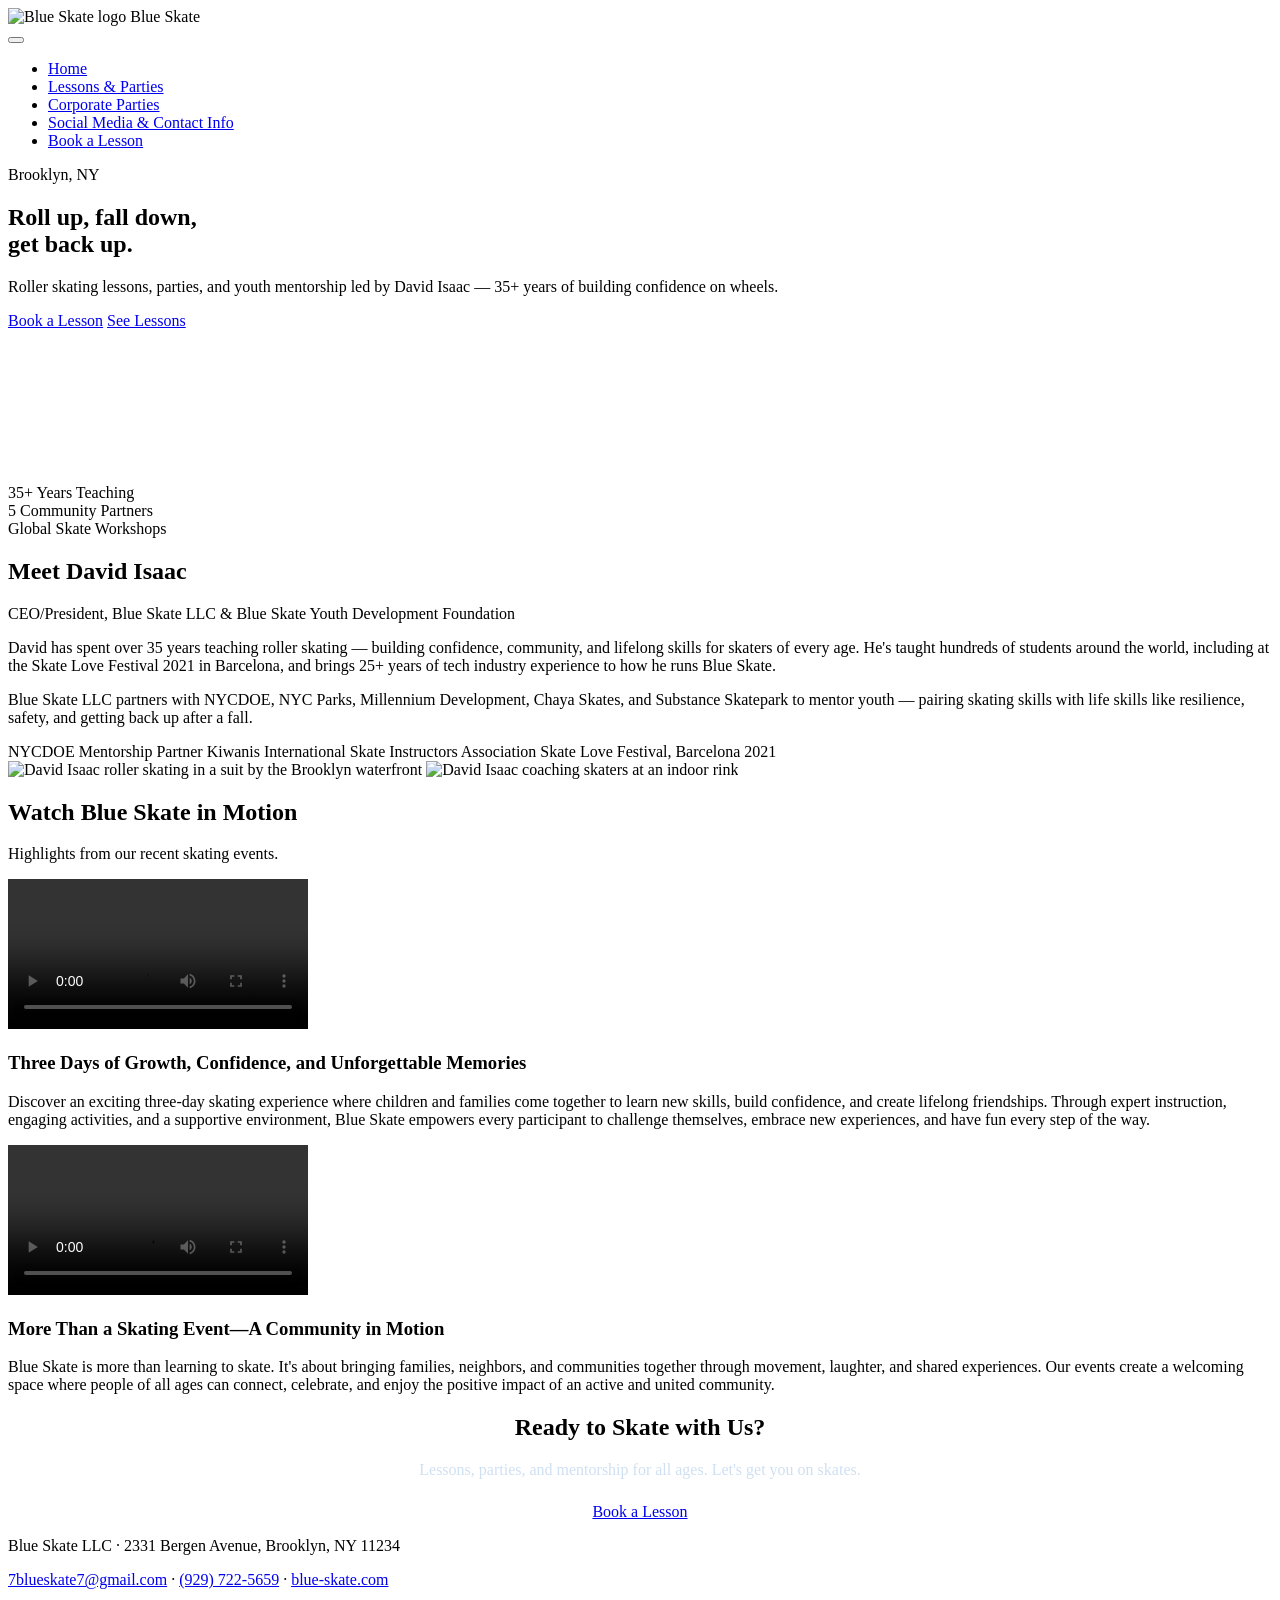
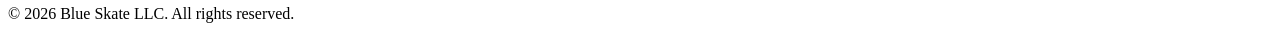
==== index.html @ 8179ccdf "Add files via upload" ====
<!doctype html>
<html lang="en">
<head>
  <meta charset="utf-8" />
  <meta name="viewport" content="width=device-width, initial-scale=1" />
  <title>Blue Skate | Roller Skating Lessons & Mentorship in Brooklyn, NY</title>
  <meta name="description" content="Blue Skate LLC offers roller skating lessons, parties, and youth mentorship in Brooklyn, NY, led by David Isaac." />
  <link rel="preconnect" href="https://fonts.googleapis.com" />
  <link rel="preconnect" href="https://fonts.gstatic.com" crossorigin />
  <link href="https://fonts.googleapis.com/css2?family=Montserrat:wght@700;800&family=Open+Sans:wght@400;600&family=Rubik:wght@500&display=swap" rel="stylesheet" />
  <link rel="stylesheet" href="blueskate.css" />
</head>
<body>

<header class="topnav">
  <div class="brand">
    <img src="images/BlueSkateIcon.jpg" alt="Blue Skate logo" class="nav-logo" />
    <span class="brand-name">Blue Skate</span>
  </div>
  <button class="nav-toggle" id="navToggle" aria-label="Toggle navigation" aria-expanded="false">
    <span></span><span></span><span></span>
  </button>
  <ul class="nav-links" id="navLinks">
    <li><a href="index.html" class="active">Home</a></li>
    <li><a href="lessons.html">Lessons & Parties</a></li>
    <li><a href="corporate.html">Corporate Parties</a></li>
    <li><a href="contact.html">Social Media & Contact Info</a></li>
    <li class="nav-cta"><a href="contact.html">Book a Lesson</a></li>
  </ul>
</header>

<section class="hero">
  <div class="hero-copy">
    <span class="hero-tag">Brooklyn, NY</span>
    <h1>Roll up, fall down,<br /><span class="accent-text">get back up.</span></h1>
    <p class="lede">Roller skating lessons, parties, and youth mentorship led by David Isaac — 35+ years of building confidence on wheels.</p>
    <div class="hero-actions">
      <a class="btn btn-fill" href="contact.html">Book a Lesson</a>
      <a class="btn btn-outline" href="lessons.html">See Lessons</a>
    </div>
  </div>
  <div class="hero-art">
    <span class="dot dot-1"></span>
    <span class="dot dot-2"></span>
    <video src="vids/mascot.mp4" class="mascot-hero" autoplay loop muted playsinline></video>
  </div>
</section>

<section class="band band-sky">
  <div class="band-inner stats-row">
    <div class="stat reveal">
      <span class="stat-num">35+</span>
      <span class="stat-label">Years Teaching</span>
    </div>
    <div class="stat reveal reveal-d2">
      <span class="stat-num">5</span>
      <span class="stat-label">Community Partners</span>
    </div>
    <div class="stat reveal reveal-d3">
      <span class="stat-num">Global</span>
      <span class="stat-label">Skate Workshops</span>
    </div>
  </div>
</section>

<main>
  <h2 class="section-title reveal">Meet David Isaac</h2>
  <p class="section-subtitle reveal reveal-d1">CEO/President, Blue Skate LLC & Blue Skate Youth Development Foundation</p>

  <div class="content-block reveal reveal-d2">
    <p>David has spent over 35 years teaching roller skating — building confidence, community, and lifelong skills for skaters of every age. He's taught hundreds of students around the world, including at the Skate Love Festival 2021 in Barcelona, and brings 25+ years of tech industry experience to how he runs Blue Skate.</p>
    <p>Blue Skate LLC partners with NYCDOE, NYC Parks, Millennium Development, Chaya Skates, and Substance Skatepark to mentor youth — pairing skating skills with life skills like resilience, safety, and getting back up after a fall.</p>
  </div>

  <div class="chip-row reveal reveal-d3">
    <span class="chip">NYCDOE Mentorship Partner</span>
    <span class="chip">Kiwanis International</span>
    <span class="chip">Skate Instructors Association</span>
    <span class="chip">Skate Love Festival, Barcelona 2021</span>
  </div>

  <div class="photo-pair photo-uneven reveal">
    <img src="images/david-skate-kick.png" alt="David Isaac roller skating in a suit by the Brooklyn waterfront" />
    <img src="images/lesson-group.png" alt="David Isaac coaching skaters at an indoor rink" />
  </div>
</main>

<section class="band band-sky">
  <div class="band-inner">
    <h2 class="section-title reveal">Watch Blue Skate in Motion</h2>
    <p class="section-subtitle reveal reveal-d1">Highlights from our recent skating events.</p>

    <div class="video-grid">
      <div class="video-card reveal">
        <video src="videos/blue-skate-3-day-event.mp4" controls preload="metadata"></video>
        <div class="video-card-caption">
          <h3>Three Days of Growth, Confidence, and Unforgettable Memories</h3>
          <p>Discover an exciting three-day skating experience where children and families come together to learn new skills, build confidence, and create lifelong friendships. Through expert instruction, engaging activities, and a supportive environment, Blue Skate empowers every participant to challenge themselves, embrace new experiences, and have fun every step of the way.</p>
        </div>
      </div>
      <div class="video-card reveal reveal-d2">
        <video src="videos/blue-skate-community.mp4" controls preload="metadata"></video>
        <div class="video-card-caption">
          <h3>More Than a Skating Event—A Community in Motion</h3>
          <p>Blue Skate is more than learning to skate. It's about bringing families, neighbors, and communities together through movement, laughter, and shared experiences. Our events create a welcoming space where people of all ages can connect, celebrate, and enjoy the positive impact of an active and united community.</p>
        </div>
      </div>
    </div>
  </div>
</section>

<section class="band band-navy">
  <div class="band-inner reveal" style="text-align:center;">
    <h2>Ready to Skate with Us?</h2>
    <p style="color:#cfe0f2; max-width:480px; margin:0 auto 24px;">Lessons, parties, and mentorship for all ages. Let's get you on skates.</p>
    <a class="btn btn-on-color" href="contact.html">Book a Lesson</a>
  </div>
</section>

<footer class="site-footer">
  <p>Blue Skate LLC &middot; 2331 Bergen Avenue, Brooklyn, NY 11234</p>
  <p><a href="mailto:7blueskate7@gmail.com">7blueskate7@gmail.com</a> &middot; <a href="tel:929-722-5659">(929) 722-5659</a> &middot; <a href="https://blue-skate.com/">blue-skate.com</a></p>
  <p>&copy; 2026 Blue Skate LLC. All rights reserved.</p>
</footer>

<script>
  (function () {
    var toggle = document.getElementById('navToggle');
    var links = document.getElementById('navLinks');
    toggle.addEventListener('click', function () {
      var isOpen = links.classList.toggle('open');
      toggle.setAttribute('aria-expanded', isOpen);
    });
  })();
</script>
<script src="js/reveal.js" defer></script>
</body>
</html>
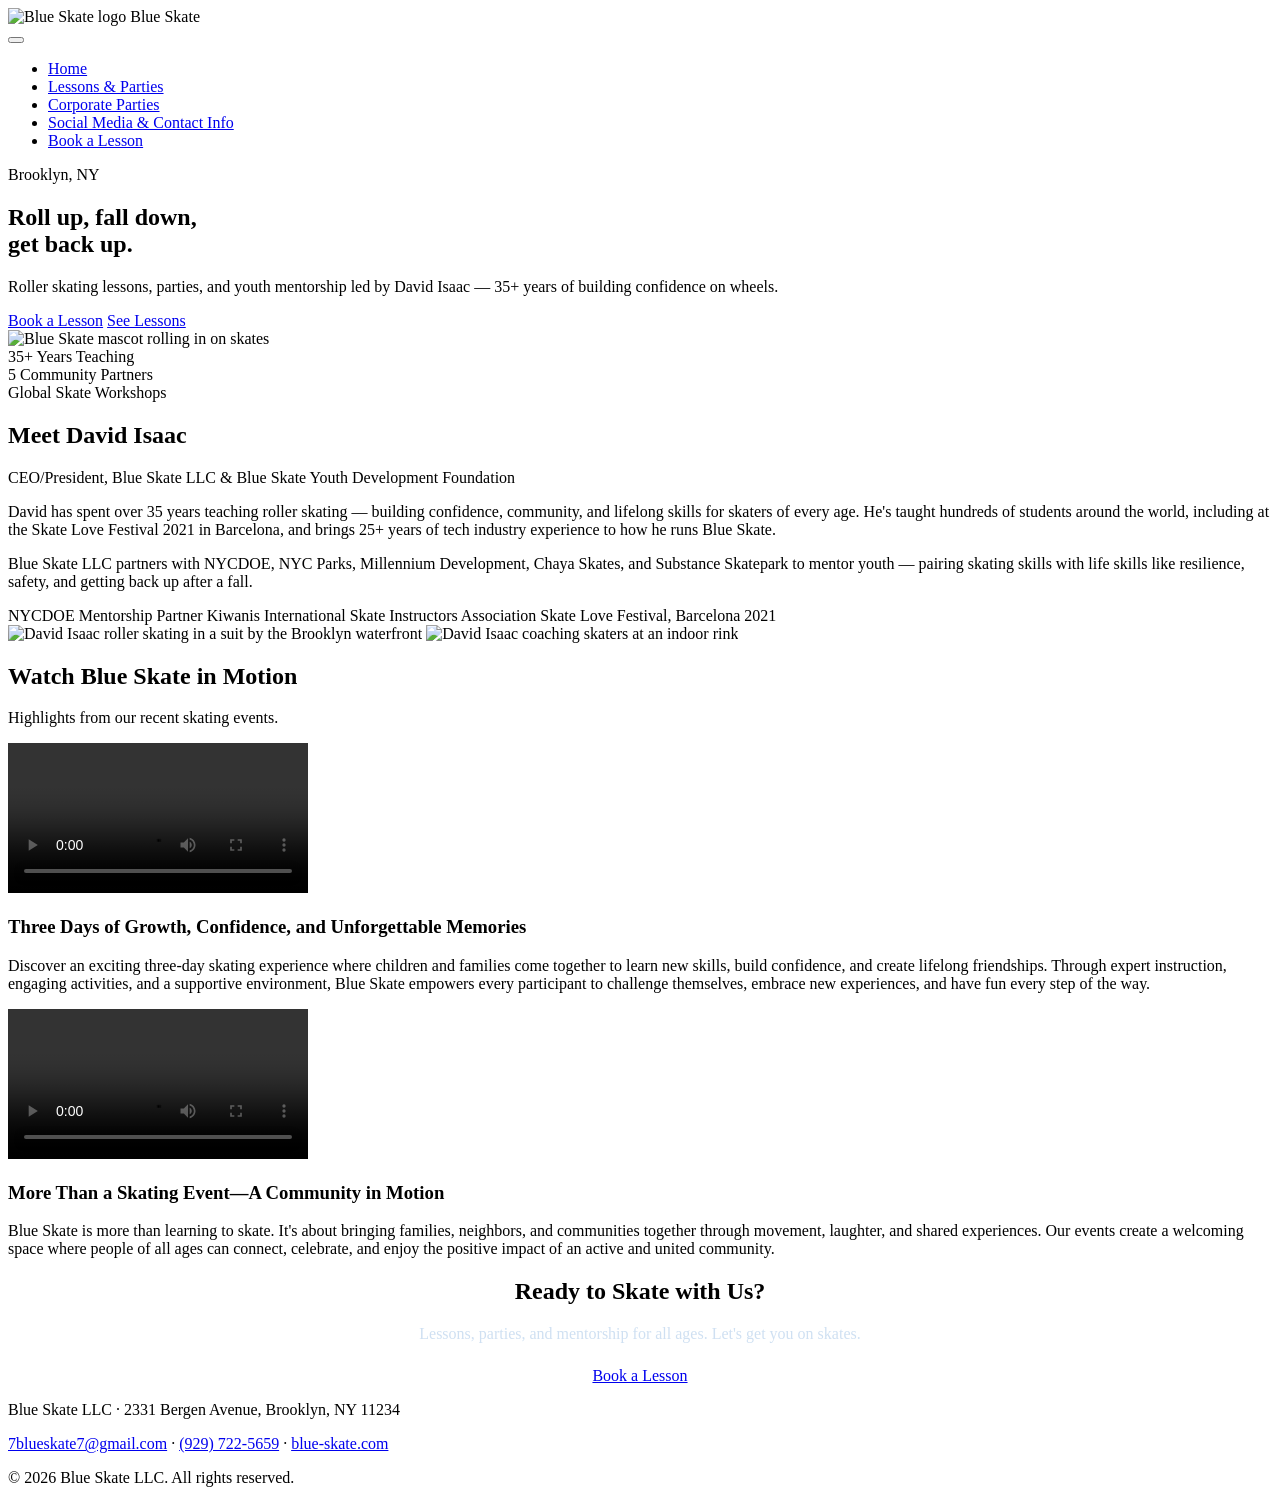
==== commit 792d018b: "Add files via upload" ====
--- a/index.html
+++ b/index.html
@@ -42,7 +42,7 @@
   <div class="hero-art">
     <span class="dot dot-1"></span>
     <span class="dot dot-2"></span>
-    <video src="vids/mascot.mp4" class="mascot-hero" autoplay loop muted playsinline></video>
+    <img src="vids/mascot.webp" class="mascot-hero" alt="Blue Skate mascot rolling in on skates" />
   </div>
 </section>
 
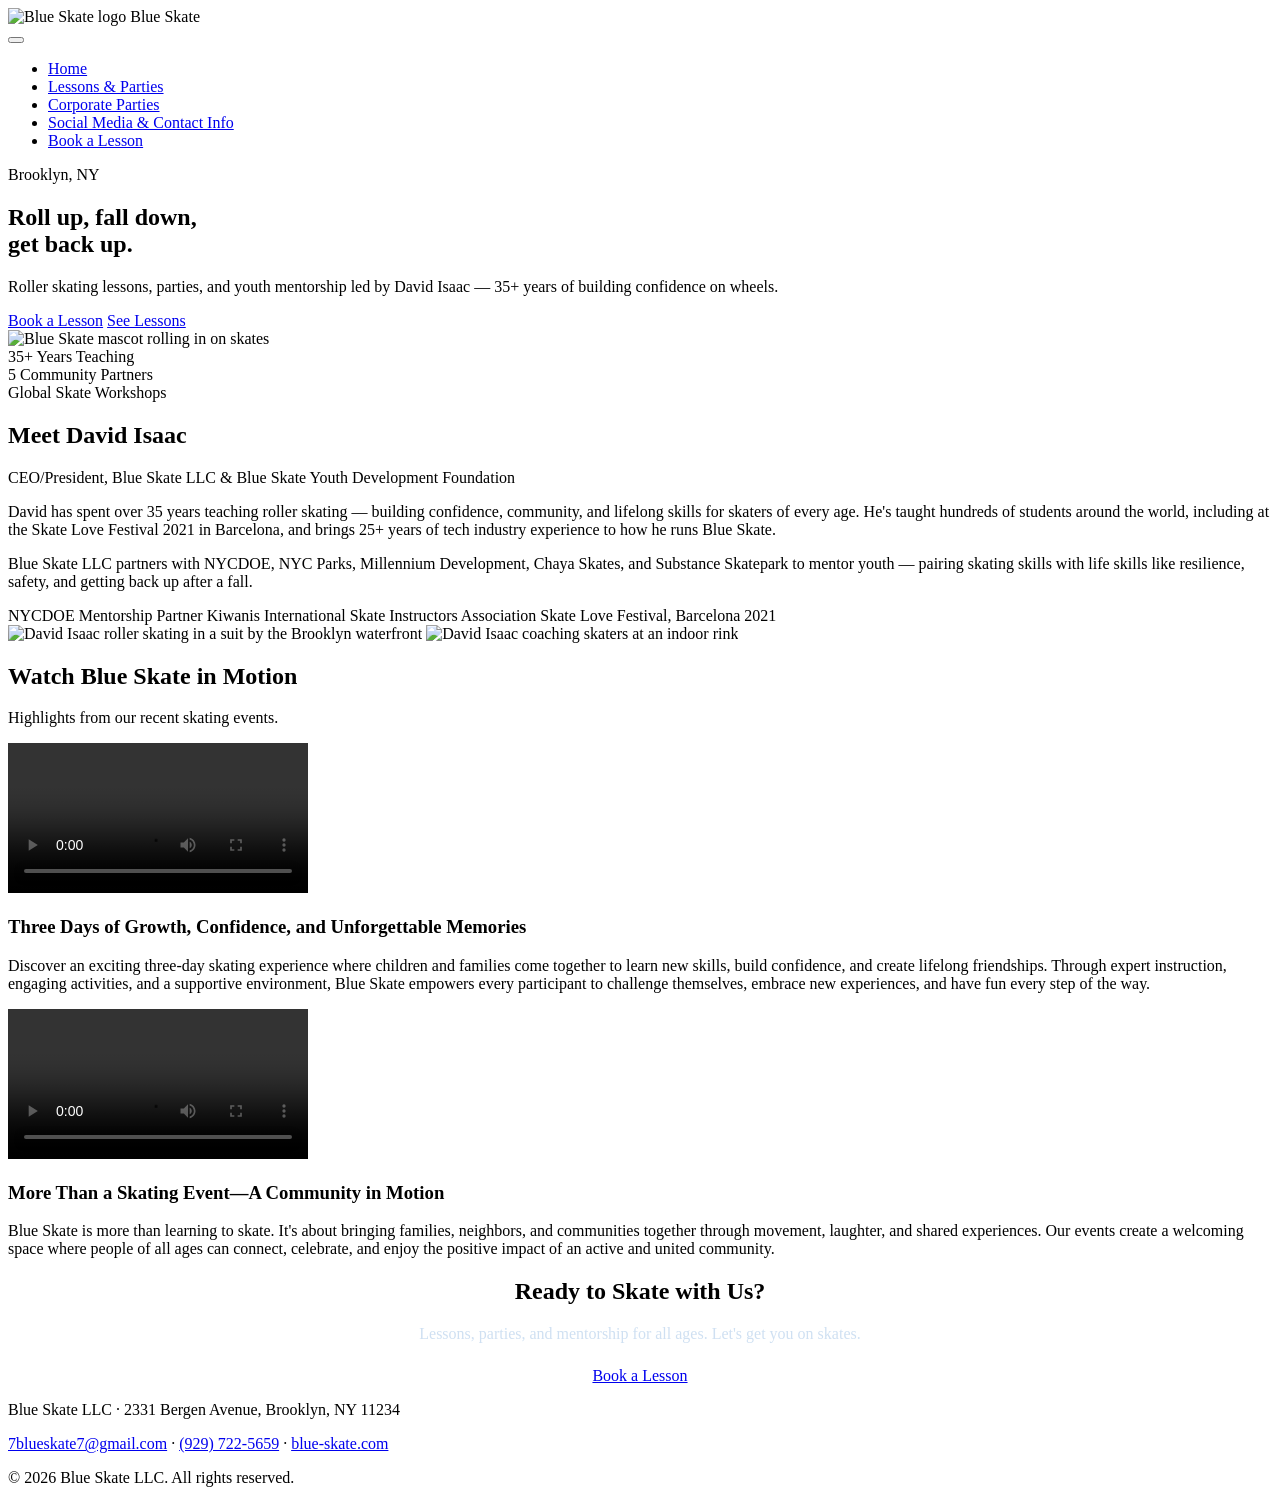
==== commit 09bfa053: "Add files via upload" ====
--- a/index.html
+++ b/index.html
@@ -42,7 +42,7 @@
   <div class="hero-art">
     <span class="dot dot-1"></span>
     <span class="dot dot-2"></span>
-    <img src="vids/mascot.webp" class="mascot-hero" alt="Blue Skate mascot rolling in on skates" />
+    <img src="vids/mascot-anim-v3.gif" class="mascot-hero" alt="Blue Skate mascot rolling in on skates" />
   </div>
 </section>
 
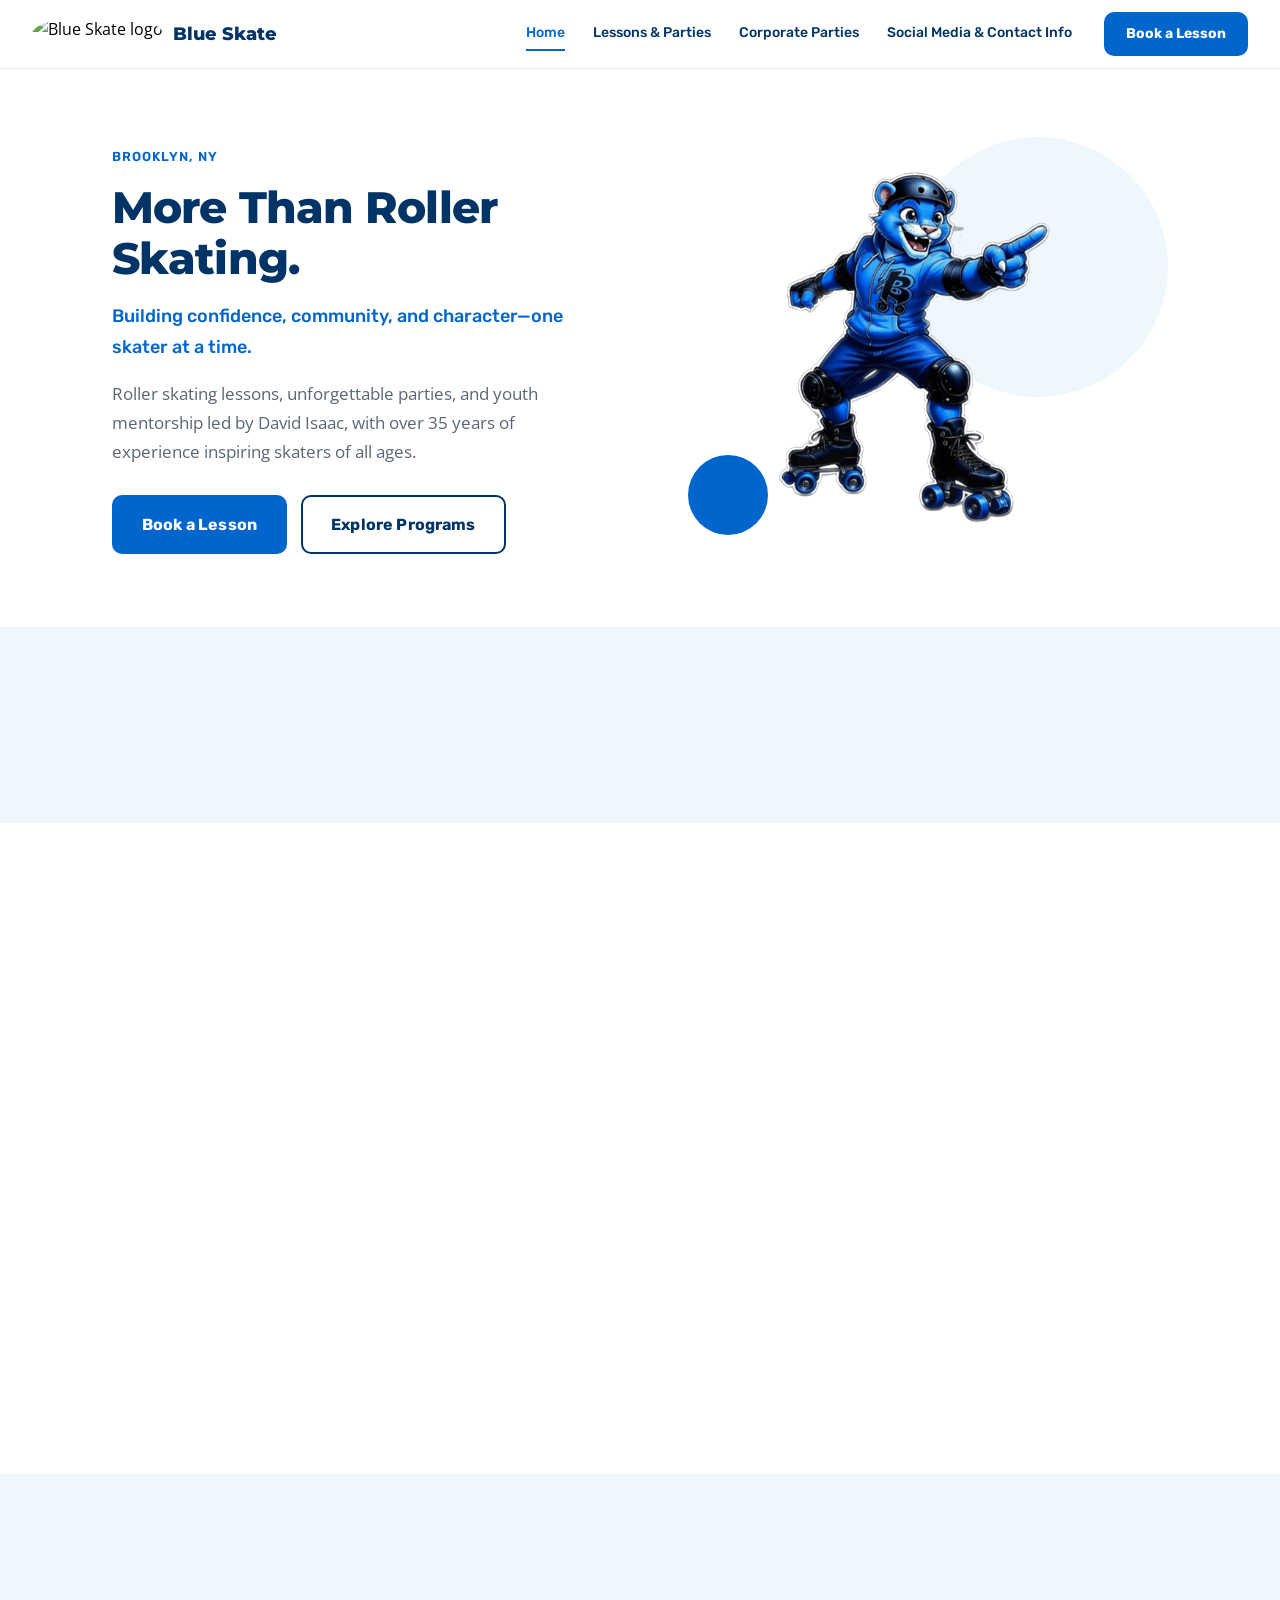
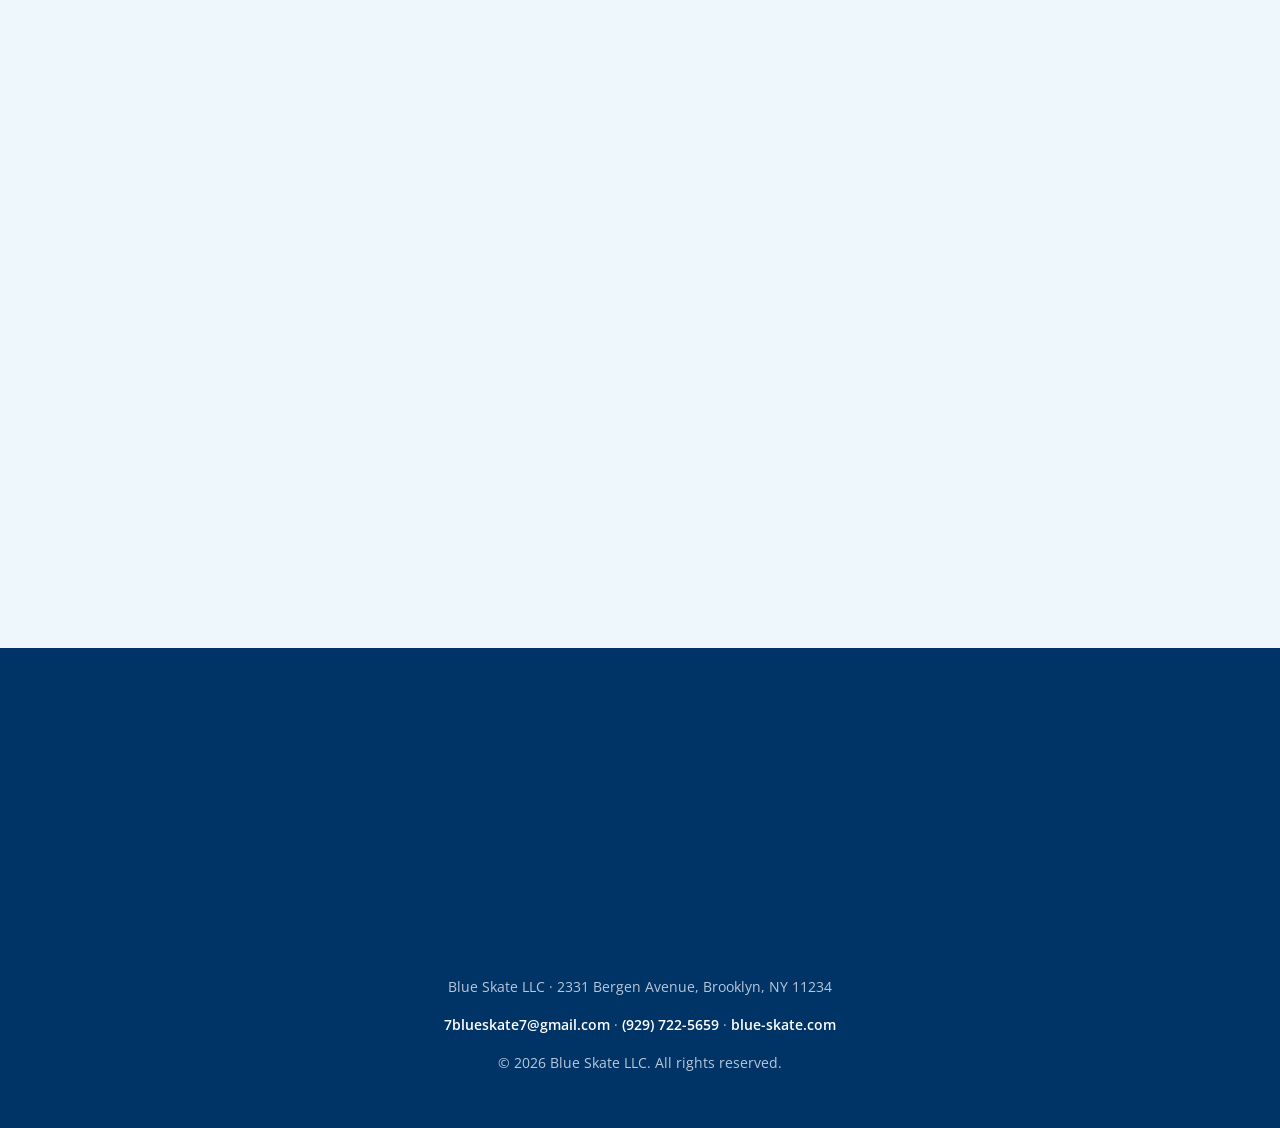
==== commit 04d12cff: "Add files via upload" ====
--- a/index.html
+++ b/index.html
@@ -32,17 +32,18 @@
 <section class="hero">
   <div class="hero-copy">
     <span class="hero-tag">Brooklyn, NY</span>
-    <h1>Roll up, fall down,<br /><span class="accent-text">get back up.</span></h1>
-    <p class="lede">Roller skating lessons, parties, and youth mentorship led by David Isaac — 35+ years of building confidence on wheels.</p>
+    <h1>More Than Roller Skating.</h1>
+    <p class="hero-subtitle">Building confidence, community, and character—one skater at a time.</p>
+    <p class="lede">Roller skating lessons, unforgettable parties, and youth mentorship led by David Isaac, with over 35 years of experience inspiring skaters of all ages.</p>
     <div class="hero-actions">
       <a class="btn btn-fill" href="contact.html">Book a Lesson</a>
-      <a class="btn btn-outline" href="lessons.html">See Lessons</a>
+      <a class="btn btn-outline" href="lessons.html">Explore Programs</a>
     </div>
   </div>
   <div class="hero-art">
     <span class="dot dot-1"></span>
     <span class="dot dot-2"></span>
-    <img src="vids/mascot-anim-v3.gif" class="mascot-hero" alt="Blue Skate mascot rolling in on skates" />
+    <img src="vids/mascot-anim-v5.gif" class="mascot-hero" alt="Blue Skate mascot rolling in on skates" />
   </div>
 </section>
 
--- a/blueskate.css
+++ b/blueskate.css
@@ -0,0 +1,1187 @@
+/* ==========================================================================
+   Blue Skate LLC — stylesheet v5
+   Minimal · colorful · aesthetic. Flat solid color bands, generous
+   whitespace, confident typography — no blobs, no gradients, no rotation.
+   Brand palette: Primary #003366 / Accent #0066CC / Sky #00B8E6
+   Display: Montserrat · Body: Open Sans · Accent/CTA: Rubik
+   ========================================================================== */
+
+:root {
+  --primary: #003366;
+  --accent: #0066CC;
+  --sky: #00B8E6;
+  --black: #000000;
+  --white: #ffffff;
+  --ink-soft: #5a6677;
+  --sky-tint: #eef8fc;
+  --border: #e9eef3;
+  --radius: 16px;
+  --radius-sm: 10px;
+  --max-width: 1120px;
+
+  --font-display: "Montserrat", "Segoe UI", Arial, sans-serif;
+  --font-body: "Open Sans", "Segoe UI", Arial, sans-serif;
+  --font-accent: "Rubik", "Segoe UI", Arial, sans-serif;
+}
+
+* {
+  box-sizing: border-box;
+}
+
+html {
+  scroll-behavior: smooth;
+}
+
+body {
+  margin: 0;
+  font-family: var(--font-body);
+  color: var(--black);
+  background: var(--white);
+  line-height: 1.7;
+}
+
+img {
+  max-width: 100%;
+  display: block;
+}
+
+a {
+  color: var(--accent);
+  text-decoration: none;
+}
+
+a:hover {
+  text-decoration: underline;
+}
+
+h1, h2, h3 {
+  font-family: var(--font-display);
+  font-weight: 800;
+  line-height: 1.15;
+  margin: 0 0 0.4em;
+  letter-spacing: -0.02em;
+  color: var(--primary);
+}
+
+p {
+  margin: 0 0 1em;
+}
+
+.accent-text {
+  color: var(--accent);
+}
+
+/* ---------- Top navigation ---------- */
+
+.topnav {
+  position: sticky;
+  top: 0;
+  z-index: 100;
+  background: var(--white);
+  border-bottom: 1px solid var(--border);
+  display: flex;
+  align-items: center;
+  justify-content: space-between;
+  padding: 0 32px;
+}
+
+.topnav .brand {
+  display: flex;
+  align-items: center;
+  gap: 10px;
+  padding: 16px 0;
+}
+
+.topnav .nav-logo {
+  height: 36px;
+  width: auto;
+  border-radius: 50%;
+}
+
+.topnav .brand-name {
+  font-family: var(--font-display);
+  color: var(--primary);
+  font-weight: 800;
+  font-size: 18px;
+}
+
+.nav-links {
+  list-style: none;
+  margin: 0;
+  padding: 0;
+  display: flex;
+  align-items: center;
+  gap: 28px;
+}
+
+.nav-links li {
+  float: none;
+}
+
+.nav-links a {
+  font-family: var(--font-accent);
+  display: inline-block;
+  color: var(--primary);
+  text-decoration: none;
+  font-size: 14px;
+  font-weight: 500;
+  padding: 4px 0;
+  border-bottom: 2px solid transparent;
+  transition: border-color 0.15s ease, color 0.15s ease;
+}
+
+.nav-links a:hover {
+  border-bottom-color: var(--sky);
+}
+
+.nav-links a.active {
+  color: var(--accent);
+  border-bottom-color: var(--accent);
+}
+
+.nav-links .nav-cta {
+  margin-left: 4px;
+}
+
+.nav-links .nav-cta a {
+  background: var(--accent);
+  color: var(--white);
+  font-weight: 700;
+  padding: 10px 22px;
+  border-radius: var(--radius-sm);
+  border-bottom: none;
+}
+
+.nav-links .nav-cta a:hover {
+  background: var(--primary);
+}
+
+/* mobile toggle button */
+.nav-toggle {
+  display: none;
+  flex-direction: column;
+  justify-content: center;
+  gap: 5px;
+  width: 36px;
+  height: 36px;
+  background: none;
+  border: none;
+  cursor: pointer;
+  padding: 0;
+}
+
+.nav-toggle span {
+  display: block;
+  height: 2px;
+  width: 100%;
+  background: var(--primary);
+  border-radius: 2px;
+}
+
+@media (max-width: 860px) {
+  .nav-toggle {
+    display: flex;
+  }
+
+  .nav-links {
+    position: absolute;
+    top: 100%;
+    left: 0;
+    right: 0;
+    flex-direction: column;
+    align-items: stretch;
+    gap: 0;
+    background: var(--white);
+    border-bottom: 1px solid var(--border);
+    max-height: 0;
+    overflow: hidden;
+    transition: max-height 0.25s ease;
+  }
+
+  .nav-links.open {
+    max-height: 480px;
+  }
+
+  .nav-links a {
+    padding: 16px 32px;
+    border-bottom: 1px solid var(--border);
+  }
+
+  .nav-links .nav-cta {
+    margin: 16px 32px;
+  }
+
+  .nav-links .nav-cta a {
+    display: block;
+    text-align: center;
+  }
+}
+
+/* ---------- Buttons ---------- */
+
+.btn {
+  font-family: var(--font-accent);
+  display: inline-block;
+  padding: 14px 28px;
+  border-radius: var(--radius-sm);
+  font-weight: 700;
+  letter-spacing: 0.01em;
+  text-decoration: none;
+  border: 2px solid transparent;
+  transition: background-color 0.15s ease, color 0.15s ease, border-color 0.15s ease,
+    transform 0.15s ease, box-shadow 0.15s ease;
+}
+
+.btn:hover {
+  transform: translateY(-2px);
+}
+
+.btn-fill {
+  background: var(--accent);
+  color: var(--white);
+}
+
+.btn-fill:hover {
+  background: var(--primary);
+  color: var(--white);
+  text-decoration: none;
+  box-shadow: 0 10px 20px -8px rgba(0, 51, 102, 0.5);
+}
+
+.btn-outline {
+  background: transparent;
+  border: 2px solid var(--primary);
+  color: var(--primary);
+}
+
+.btn-outline:hover {
+  background: var(--primary);
+  color: var(--white);
+  text-decoration: none;
+  box-shadow: 0 10px 20px -8px rgba(0, 51, 102, 0.35);
+}
+
+.btn-on-color {
+  background: var(--white);
+  color: var(--accent);
+}
+
+.btn-on-color:hover {
+  background: var(--sky-tint);
+  text-decoration: none;
+  box-shadow: 0 10px 20px -8px rgba(0, 0, 0, 0.25);
+}
+
+/* ---------- Hero ---------- */
+
+.hero {
+  max-width: var(--max-width);
+  margin: 0 auto;
+  display: grid;
+  grid-template-columns: 1fr 1fr;
+  gap: 48px;
+  align-items: center;
+  padding: 64px 32px;
+}
+
+.hero-tag {
+  display: inline-block;
+  font-family: var(--font-accent);
+  font-size: 13px;
+  font-weight: 600;
+  text-transform: uppercase;
+  letter-spacing: 0.08em;
+  color: var(--accent);
+  margin-bottom: 14px;
+}
+
+.hero h1 {
+  font-size: 44px;
+}
+
+.hero-subtitle {
+  font-family: var(--font-accent);
+  font-size: 18px;
+  font-weight: 500;
+  color: var(--accent);
+  margin: 10px 0 18px;
+}
+
+.hero .lede {
+  font-size: 17px;
+  color: var(--ink-soft);
+  max-width: 440px;
+}
+
+.hero-actions {
+  display: flex;
+  gap: 14px;
+  flex-wrap: wrap;
+  margin-top: 28px;
+}
+
+.hero-art {
+  position: relative;
+  display: flex;
+  align-items: center;
+  justify-content: center;
+  padding: 24px 0;
+  overflow: visible;
+}
+
+.hero-art .dot {
+  position: absolute;
+  border-radius: 50%;
+  z-index: 0;
+}
+
+.hero-art .dot-1 {
+  width: 260px;
+  height: 260px;
+  background: var(--sky-tint);
+  top: 4px;
+  right: 0;
+}
+
+.hero-art .dot-2 {
+  width: 80px;
+  height: 80px;
+  background: var(--accent);
+  bottom: 28px;
+  left: 24px;
+}
+
+.hero-art img {
+  position: relative;
+  z-index: 1;
+  border-radius: var(--radius);
+  width: 100%;
+}
+
+.mascot-hero {
+  position: relative;
+  z-index: 1;
+  display: block;
+  width: 100%;
+  max-width: 300px;
+  height: auto;
+  margin: 0 auto;
+  border-radius: 0;
+}
+
+.hero-mascot {
+  position: absolute;
+  z-index: 2;
+  width: 150px !important;
+  height: auto;
+  bottom: -20px;
+  right: -20px;
+  border-radius: 0 !important;
+  filter: drop-shadow(0 10px 18px rgba(0, 51, 102, 0.3));
+}
+
+@media (max-width: 860px) {
+  .hero {
+    grid-template-columns: 1fr;
+    padding-top: 40px;
+  }
+
+  .hero-art {
+    order: -1;
+  }
+
+  .hero h1 {
+    font-size: 32px;
+  }
+
+  .hero-mascot {
+    width: 100px !important;
+    bottom: -10px;
+    right: -6px;
+  }
+}
+
+/* ---------- Color bands ---------- */
+
+.band {
+  padding: 56px 32px;
+}
+
+.band-sky {
+  background: var(--sky-tint);
+}
+
+.band-navy {
+  background: var(--primary);
+  color: var(--white);
+}
+
+.band-navy h2 {
+  color: var(--white);
+}
+
+.band-accent {
+  background: var(--accent);
+  color: var(--white);
+}
+
+.band-accent h2 {
+  color: var(--white);
+}
+
+.band-inner {
+  max-width: var(--max-width);
+  margin: 0 auto;
+}
+
+/* ---------- Stats ---------- */
+
+.stats-row {
+  display: grid;
+  grid-template-columns: repeat(3, 1fr);
+  gap: 24px;
+  text-align: center;
+}
+
+.stat {
+  display: flex;
+  flex-direction: column;
+  align-items: center;
+}
+
+.stat-num {
+  font-family: var(--font-display);
+  font-size: 34px;
+  font-weight: 800;
+  color: var(--primary);
+}
+
+.stat-label {
+  font-family: var(--font-accent);
+  font-size: 13px;
+  color: var(--ink-soft);
+  font-weight: 500;
+  margin-top: 4px;
+}
+
+@media (max-width: 700px) {
+  .stats-row {
+    grid-template-columns: 1fr;
+    gap: 32px;
+  }
+}
+
+/* ---------- Layout helpers ---------- */
+
+main {
+  max-width: var(--max-width);
+  margin: 0 auto;
+  padding: 64px 32px;
+}
+
+.section-title {
+  font-size: 28px;
+  text-align: center;
+  position: relative;
+  padding-bottom: 14px;
+}
+
+.section-title::after {
+  content: "";
+  position: absolute;
+  bottom: 0;
+  left: 50%;
+  transform: translateX(-50%) scaleX(0);
+  transform-origin: center;
+  width: 56px;
+  height: 3px;
+  border-radius: 2px;
+  background: var(--accent);
+  animation: underlineGrow 0.6s ease 0.2s forwards;
+}
+
+@keyframes underlineGrow {
+  to {
+    transform: translateX(-50%) scaleX(1);
+  }
+}
+
+.section-subtitle {
+  color: var(--ink-soft);
+  text-align: center;
+  max-width: 520px;
+  margin: 0 auto 36px;
+}
+
+.content-block {
+  max-width: 680px;
+  margin: 0 auto;
+}
+
+.chip-row {
+  display: flex;
+  flex-wrap: wrap;
+  gap: 10px;
+  justify-content: center;
+  margin: 28px 0 0;
+}
+
+.chip {
+  font-family: var(--font-accent);
+  font-size: 13px;
+  font-weight: 600;
+  color: var(--primary);
+  background: var(--sky-tint);
+  padding: 8px 16px;
+  border-radius: var(--radius-sm);
+}
+
+/* ---------- Photo pair ---------- */
+
+.photo-pair {
+  display: grid;
+  grid-template-columns: 1fr 1fr;
+  gap: 24px;
+  max-width: 720px;
+  margin: 48px auto 0;
+}
+
+.photo-pair img {
+  border-radius: var(--radius);
+  width: 100%;
+  height: 100%;
+  object-fit: cover;
+}
+
+.photo-single {
+  grid-template-columns: 1fr;
+  max-width: 380px;
+}
+
+.photo-wide {
+  max-width: 900px;
+  margin: 24px auto 0;
+}
+
+.photo-wide img {
+  display: block;
+  width: 100%;
+  height: auto;
+  border-radius: var(--radius);
+}
+
+.photo-trio {
+  grid-template-columns: repeat(3, 1fr);
+  max-width: 980px;
+}
+
+@media (max-width: 700px) {
+  .photo-trio {
+    grid-template-columns: 1fr;
+  }
+}
+
+.photo-uneven {
+  grid-template-columns: 1fr 1.8fr;
+  max-width: 940px;
+}
+
+@media (max-width: 600px) {
+  .photo-pair,
+  .photo-uneven {
+    grid-template-columns: 1fr;
+  }
+}
+
+/* ---------- Page title (interior pages) ---------- */
+
+.page-title {
+  text-align: center;
+  padding: 64px 32px 48px;
+  position: relative;
+  overflow: hidden;
+  background: linear-gradient(180deg, var(--sky-tint) 0%, rgba(238, 248, 252, 0) 100%);
+}
+
+.page-title::before {
+  content: "";
+  position: absolute;
+  width: 220px;
+  height: 220px;
+  border-radius: 50%;
+  background: rgba(0, 102, 204, 0.08);
+  top: -110px;
+  left: -60px;
+  z-index: 0;
+}
+
+.page-title::after {
+  content: "";
+  position: absolute;
+  width: 130px;
+  height: 130px;
+  border-radius: 50%;
+  background: rgba(0, 51, 102, 0.07);
+  bottom: -70px;
+  right: -30px;
+  z-index: 0;
+}
+
+.page-title h1,
+.page-title p {
+  position: relative;
+  z-index: 1;
+}
+
+.page-title h1 {
+  font-size: 36px;
+  opacity: 0;
+  transform: translateY(18px);
+  animation: pageTitleIn 0.6s ease forwards;
+}
+
+.page-title p {
+  color: var(--ink-soft);
+  max-width: 480px;
+  margin: 0 auto;
+  opacity: 0;
+  transform: translateY(18px);
+  animation: pageTitleIn 0.6s ease 0.12s forwards;
+}
+
+@keyframes pageTitleIn {
+  to {
+    opacity: 1;
+    transform: translateY(0);
+  }
+}
+
+@media (prefers-reduced-motion: reduce) {
+  .page-title h1,
+  .page-title p,
+  .section-title::after,
+  .error-page h1,
+  .error-page p,
+  .error-page .btn {
+    animation: none;
+    opacity: 1;
+    transform: none;
+  }
+}
+
+/* ---------- Event card (e.g. Brooklyn flyer-style announcement) ---------- */
+
+.event-card {
+  background: var(--sky-tint);
+  border-radius: var(--radius);
+  padding: 44px 32px;
+  text-align: center;
+  max-width: 640px;
+  margin: 0 auto;
+}
+
+.event-presenter {
+  font-family: var(--font-accent);
+  text-transform: uppercase;
+  letter-spacing: 0.08em;
+  font-size: 13px;
+  font-weight: 600;
+  color: var(--accent);
+}
+
+.event-card h2 {
+  font-size: 32px;
+  margin-top: 10px;
+}
+
+.event-date-badge {
+  display: flex;
+  flex-direction: column;
+  align-items: center;
+  justify-content: center;
+  width: 130px;
+  height: 130px;
+  border-radius: 50%;
+  background: var(--accent);
+  color: var(--white);
+  font-family: var(--font-display);
+  font-weight: 800;
+  font-size: 15px;
+  line-height: 1.5;
+  margin: 20px auto;
+}
+
+.event-date-badge .event-date-day {
+  font-size: 19px;
+}
+
+.event-location {
+  color: var(--ink-soft);
+  margin: 8px 0 0;
+}
+
+.event-schedule {
+  display: flex;
+  flex-direction: column;
+  gap: 12px;
+  max-width: 420px;
+  margin: 28px auto;
+  text-align: left;
+}
+
+.schedule-item {
+  display: flex;
+  gap: 14px;
+  align-items: center;
+  background: var(--white);
+  border-radius: var(--radius-sm);
+  padding: 14px 18px;
+}
+
+.schedule-dot {
+  width: 14px;
+  height: 14px;
+  border-radius: 50%;
+  background: var(--primary);
+  flex: none;
+}
+
+.schedule-dot-accent {
+  background: var(--accent);
+}
+
+.event-info-box {
+  background: var(--white);
+  border: 2px solid var(--border);
+  border-radius: var(--radius);
+  padding: 22px 26px;
+  max-width: 520px;
+  margin: 0 auto;
+  text-align: left;
+  font-size: 14px;
+}
+
+.event-info-box p {
+  margin-bottom: 10px;
+}
+
+.event-info-box p:last-child {
+  margin-bottom: 0;
+}
+
+.event-contact {
+  margin-top: 24px;
+  font-weight: 700;
+  color: var(--primary);
+}
+
+.event-partners {
+  display: flex;
+  gap: 24px;
+  justify-content: center;
+  align-items: center;
+  margin: 28px 0 16px;
+  flex-wrap: wrap;
+}
+
+.event-partners img {
+  height: 48px;
+  width: auto;
+  object-fit: contain;
+  border-radius: 8px;
+}
+
+.event-community {
+  font-size: 12px;
+  color: var(--ink-soft);
+  max-width: 560px;
+  margin: 0 auto;
+  line-height: 1.6;
+}
+
+/* ---------- Gallery (flat grid, no crop) ---------- */
+
+.gallery {
+  display: grid;
+  grid-template-columns: repeat(auto-fit, minmax(260px, 1fr));
+  gap: 24px;
+}
+
+.gallery figure {
+  margin: 0;
+  border-radius: var(--radius);
+  overflow: hidden;
+  background: var(--sky-tint);
+}
+
+.gallery img {
+  width: 100%;
+  height: auto;
+  object-fit: contain;
+  display: block;
+}
+
+.gallery .full-width {
+  grid-column: 1 / -1;
+}
+
+/* Bento variant — big on top, smaller below, still uncropped */
+.gallery-bento {
+  display: grid;
+  grid-template-columns: 1fr 1fr;
+  gap: 24px;
+  align-items: start;
+}
+
+.gallery-bento figure {
+  margin: 0;
+  border-radius: var(--radius);
+  overflow: hidden;
+  background: var(--sky-tint);
+  transition: transform 0.25s ease, box-shadow 0.25s ease;
+}
+
+.gallery-bento figure:hover {
+  transform: translateY(-6px);
+  box-shadow: 0 16px 28px -14px rgba(0, 51, 102, 0.35);
+}
+
+.gallery-bento img {
+  transition: transform 0.3s ease;
+}
+
+.gallery-bento figure:hover img {
+  transform: scale(1.05);
+}
+
+.gallery-bento img {
+  display: block;
+  width: 100%;
+  height: auto;
+  object-fit: contain;
+}
+
+.gallery-bento .bento-sm {
+  max-width: 78%;
+  justify-self: center;
+}
+
+@media (max-width: 700px) {
+  .gallery-bento {
+    grid-template-columns: 1fr;
+  }
+
+  .gallery-bento .bento-sm {
+    max-width: 100%;
+    justify-self: stretch;
+  }
+}
+
+/* ---------- Logo wall (Corporate Parties: memberships & partners) ---------- */
+
+.logo-wall {
+  display: grid;
+  grid-template-columns: repeat(3, 1fr);
+  gap: 20px;
+}
+
+.logo-wall-dense {
+  grid-template-columns: repeat(4, 1fr);
+}
+
+.logo-card {
+  display: flex;
+  flex-direction: column;
+  align-items: center;
+  justify-content: center;
+  gap: 14px;
+  background: var(--sky-tint);
+  border-radius: var(--radius);
+  padding: 20px;
+  height: 160px;
+  transition: transform 0.25s ease, box-shadow 0.25s ease, background-color 0.25s ease;
+}
+
+.logo-card:hover {
+  transform: translateY(-6px);
+  box-shadow: 0 16px 28px -14px rgba(0, 51, 102, 0.35);
+  background: #fff;
+}
+
+.logo-card img {
+  transition: transform 0.25s ease;
+}
+
+.logo-card:hover img {
+  transform: scale(1.08);
+}
+
+.logo-card img {
+  max-width: 100%;
+  max-height: 84px;
+  width: auto;
+  height: auto;
+  object-fit: contain;
+}
+
+.logo-caption {
+  font-family: var(--font-accent);
+  font-size: 12px;
+  font-weight: 600;
+  color: var(--primary);
+  text-align: center;
+}
+
+@media (max-width: 760px) {
+  .logo-wall,
+  .logo-wall-dense {
+    grid-template-columns: repeat(2, 1fr);
+  }
+}
+
+@media (max-width: 460px) {
+  .logo-wall,
+  .logo-wall-dense {
+    grid-template-columns: 1fr;
+  }
+}
+
+/* ---------- Video highlights ---------- */
+
+.video-grid {
+  display: grid;
+  grid-template-columns: 1fr 1fr;
+  gap: 32px;
+  margin-top: 36px;
+}
+
+.video-card {
+  background: var(--white);
+  border-radius: var(--radius);
+  overflow: hidden;
+  box-shadow: 0 1px 3px rgba(0, 51, 102, 0.08);
+}
+
+.video-card video {
+  width: 100%;
+  display: block;
+  background: #000;
+  aspect-ratio: 16 / 9;
+}
+
+.video-card-caption {
+  padding: 22px 24px;
+}
+
+.video-card-caption h3 {
+  font-size: 18px;
+  margin-bottom: 8px;
+}
+
+.video-card-caption p {
+  font-size: 14px;
+  color: var(--ink-soft);
+  margin: 0;
+}
+
+@media (max-width: 760px) {
+  .video-grid {
+    grid-template-columns: 1fr;
+  }
+}
+
+/* ---------- Contact page ---------- */
+
+.contact-grid {
+  display: grid;
+  grid-template-columns: repeat(auto-fit, minmax(220px, 1fr));
+  gap: 16px;
+}
+
+.contact-card {
+  background: var(--sky-tint);
+  border-radius: var(--radius);
+  padding: 22px;
+  text-align: left;
+  transition: transform 0.25s ease, box-shadow 0.25s ease, background-color 0.25s ease;
+}
+
+.contact-card:hover {
+  transform: translateY(-6px);
+  box-shadow: 0 16px 28px -14px rgba(0, 51, 102, 0.35);
+  background: #fff;
+}
+
+.contact-card .label {
+  font-family: var(--font-accent);
+  display: block;
+  font-size: 12px;
+  text-transform: uppercase;
+  letter-spacing: 0.06em;
+  color: var(--ink-soft);
+  margin-bottom: 6px;
+}
+
+.contact-card .value {
+  font-size: 18px;
+  font-weight: 700;
+  color: var(--primary);
+  word-break: break-word;
+}
+
+.contact-card-social {
+  display: flex;
+  align-items: center;
+  gap: 14px;
+}
+
+.contact-icon {
+  flex: 0 0 auto;
+  width: 40px;
+  height: 40px;
+  border-radius: 50%;
+  background: #fff;
+  display: flex;
+  align-items: center;
+  justify-content: center;
+}
+
+.contact-icon svg {
+  width: 22px;
+  height: 22px;
+}
+
+/* ---------- Footer ---------- */
+
+.site-footer {
+  background: var(--primary);
+  color: #b9c9dc;
+  padding: 40px 32px;
+  text-align: center;
+  font-size: 14px;
+}
+
+.site-footer a {
+  color: var(--white);
+  font-weight: 600;
+}
+
+/* ---------- Error page ---------- */
+
+.error-page {
+  min-height: calc(100vh - 65px);
+  display: flex;
+  flex-direction: column;
+  align-items: center;
+  justify-content: center;
+  text-align: center;
+  padding: 48px 24px;
+  position: relative;
+  overflow: hidden;
+  background: linear-gradient(180deg, var(--sky-tint) 0%, rgba(238, 248, 252, 0) 55%);
+}
+
+.error-page::before {
+  content: "";
+  position: absolute;
+  width: 240px;
+  height: 240px;
+  border-radius: 50%;
+  background: rgba(0, 102, 204, 0.08);
+  top: -120px;
+  right: -70px;
+  z-index: 0;
+}
+
+.error-page::after {
+  content: "";
+  position: absolute;
+  width: 140px;
+  height: 140px;
+  border-radius: 50%;
+  background: rgba(0, 51, 102, 0.07);
+  bottom: -60px;
+  left: -40px;
+  z-index: 0;
+}
+
+.error-page h1,
+.error-page p,
+.error-page .btn {
+  position: relative;
+  z-index: 1;
+}
+
+.error-page h1 {
+  font-size: 88px;
+  color: var(--accent);
+  margin-bottom: 0;
+  animation: errorBounce 1.4s ease 0.1s 1;
+}
+
+.error-page p {
+  color: var(--ink-soft);
+  font-size: 18px;
+  opacity: 0;
+  animation: pageTitleIn 0.6s ease 0.3s forwards;
+}
+
+.error-page .btn {
+  opacity: 0;
+  animation: pageTitleIn 0.6s ease 0.45s forwards;
+}
+
+@keyframes errorBounce {
+  0% { opacity: 0; transform: translateY(-24px); }
+  55% { opacity: 1; transform: translateY(4px); }
+  75% { transform: translateY(-3px); }
+  100% { opacity: 1; transform: translateY(0); }
+}
+
+/* ---------- Scroll reveal ---------- */
+
+.reveal {
+  opacity: 0;
+  transform: translateY(32px);
+  transition: opacity 0.7s ease, transform 0.7s ease;
+  will-change: opacity, transform;
+}
+
+.reveal.is-visible {
+  opacity: 1;
+  transform: translateY(0);
+}
+
+.reveal-d1 {
+  transition-delay: 0.08s;
+}
+
+.reveal-d2 {
+  transition-delay: 0.16s;
+}
+
+.reveal-d3 {
+  transition-delay: 0.24s;
+}
+
+.reveal-d4 {
+  transition-delay: 0.32s;
+}
+
+.reveal-d5 {
+  transition-delay: 0.4s;
+}
+
+.reveal-d6 {
+  transition-delay: 0.48s;
+}
+
+@media (prefers-reduced-motion: reduce) {
+  .reveal {
+    opacity: 1;
+    transform: none;
+    transition: none;
+  }
+}
+
+
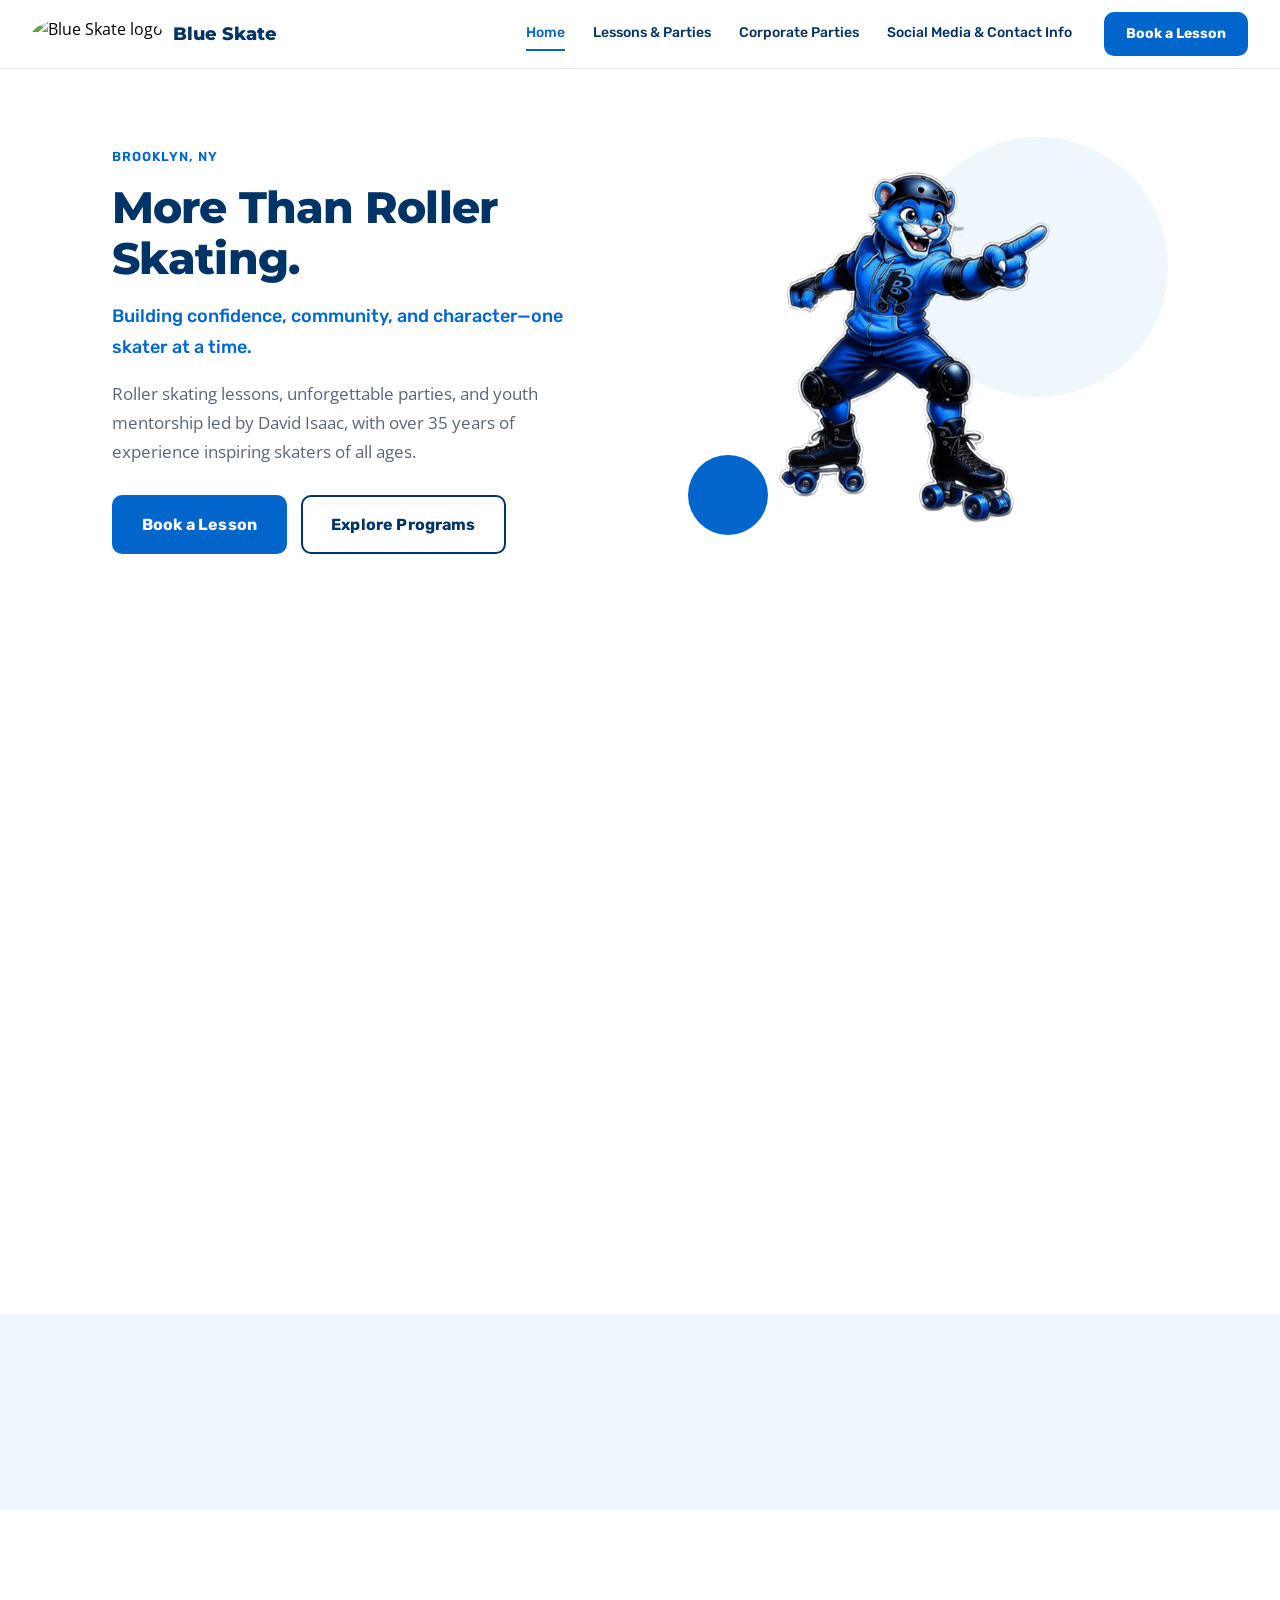
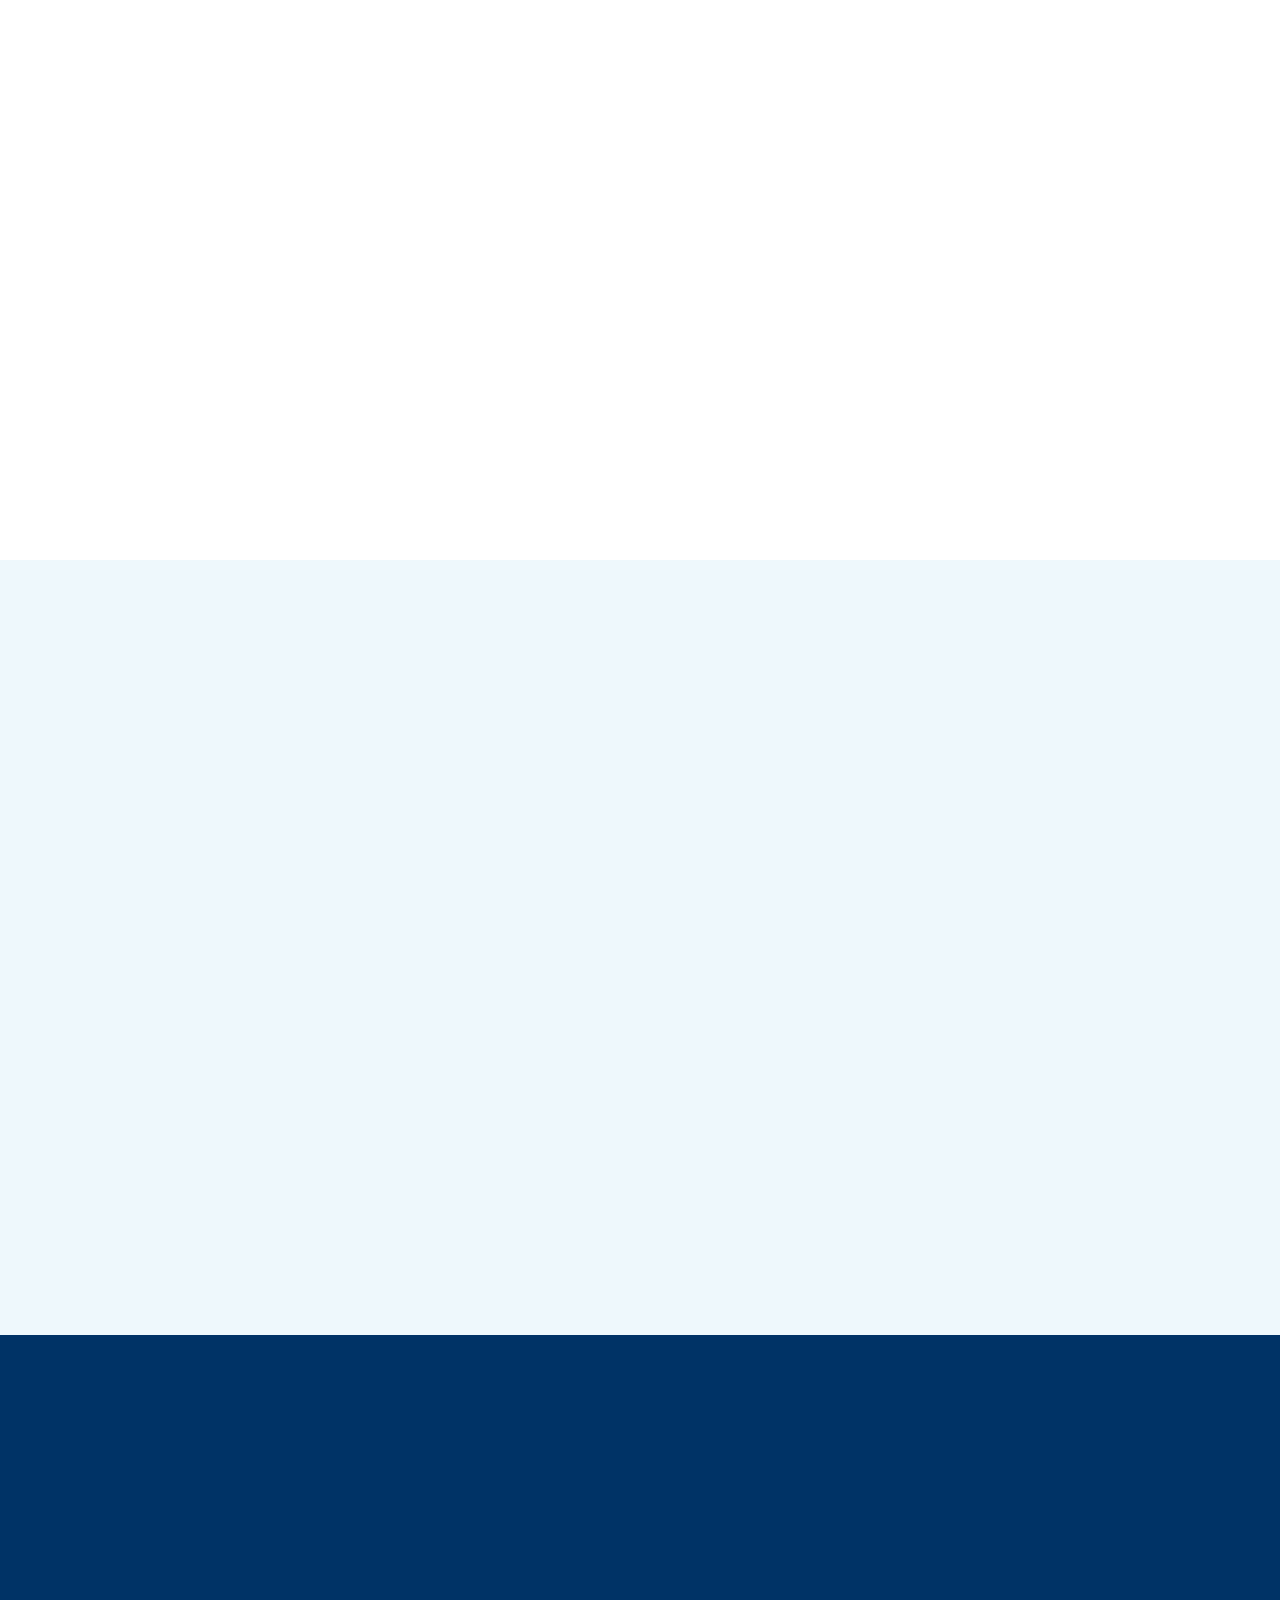
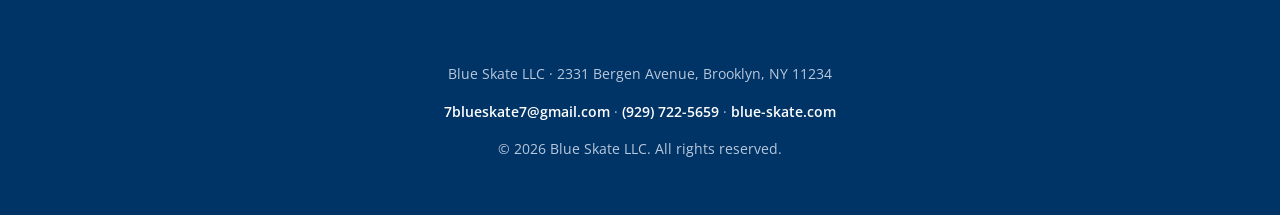
==== commit e185e5bf: "Add files via upload" ====
--- a/index.html
+++ b/index.html
@@ -47,6 +47,32 @@
   </div>
 </section>
 
+<section class="band" style="background:var(--white);">
+  <div class="band-inner">
+    <h2 class="section-title reveal">Explore Blue Skate</h2>
+    <p class="section-subtitle reveal reveal-d1">Our brochure and full presentation — the story, the mission, and the programs.</p>
+    <div class="resource-grid">
+      <div class="resource-card reveal">
+        <img src="images/BROCHURE%202.jpeg" alt="Blue Skate brochure" />
+        <h3>Brochure</h3>
+        <p>Our mission, classes, community events, internships, and mentor texts at a glance.</p>
+        <div class="resource-actions">
+          <a class="btn btn-outline" href="images/BROCHURE%202.jpeg" target="_blank" rel="noopener">Front Panel</a>
+          <a class="btn btn-outline" href="images/BROCHURE.jpeg" target="_blank" rel="noopener">Back Panel</a>
+        </div>
+      </div>
+      <div class="resource-card reveal reveal-d2">
+        <img src="images/presentation-cover.jpg" alt="Blue Skate presentation cover slide" />
+        <h3>Presentation</h3>
+        <p>A full 30-slide look at who we are, what we've built, and where we're headed.</p>
+        <div class="resource-actions">
+          <a class="btn btn-fill" href="docs/blue-skate-presentation.pdf" target="_blank" rel="noopener">View Presentation (PDF)</a>
+        </div>
+      </div>
+    </div>
+  </div>
+</section>
+
 <section class="band band-sky">
   <div class="band-inner stats-row">
     <div class="stat reveal">
@@ -74,7 +100,7 @@
   </div>
 
   <div class="chip-row reveal reveal-d3">
-    <span class="chip">NYCDOE Mentorship Partner</span>
+    <span class="chip">NYCDOE Internship & Mentorship Partner</span>
     <span class="chip">Kiwanis International</span>
     <span class="chip">Skate Instructors Association</span>
     <span class="chip">Skate Love Festival, Barcelona 2021</span>
--- a/blueskate.css
+++ b/blueskate.css
@@ -877,6 +877,133 @@
   }
 }
 
+/* ---------- Feature grid (programs overview) ---------- */
+
+.feature-grid {
+  display: grid;
+  grid-template-columns: 1fr 1fr;
+  gap: 28px;
+}
+
+.feature-card {
+  background: var(--white);
+  border-radius: var(--radius);
+  padding: 20px;
+  box-shadow: 0 10px 24px -18px rgba(0, 51, 102, 0.35);
+}
+
+.feature-card h3 {
+  font-family: var(--font-display);
+  font-size: 18px;
+  color: var(--primary);
+  margin: 0 0 12px;
+}
+
+.feature-photos {
+  display: flex;
+  gap: 10px;
+  margin-bottom: 12px;
+}
+
+.feature-photos img,
+.feature-card > img {
+  width: 100%;
+  height: 150px;
+  object-fit: cover;
+  border-radius: var(--radius-sm);
+  display: block;
+}
+
+.feature-card p {
+  font-size: 14px;
+  color: var(--ink-soft);
+  margin: 0;
+  line-height: 1.6;
+}
+
+@media (max-width: 700px) {
+  .feature-grid {
+    grid-template-columns: 1fr;
+  }
+}
+
+/* ---------- Resource grid (brochure / presentation) ---------- */
+
+.resource-grid {
+  display: grid;
+  grid-template-columns: 1fr 1fr;
+  gap: 28px;
+  margin-top: 32px;
+}
+
+.resource-card {
+  background: var(--white);
+  border-radius: var(--radius);
+  padding: 20px;
+  box-shadow: 0 10px 24px -18px rgba(0, 51, 102, 0.35);
+  text-align: left;
+}
+
+.resource-card img {
+  width: 100%;
+  height: 220px;
+  object-fit: cover;
+  border-radius: var(--radius-sm);
+  display: block;
+  margin-bottom: 16px;
+}
+
+.resource-card h3 {
+  font-family: var(--font-display);
+  font-size: 20px;
+  color: var(--primary);
+  margin: 0 0 8px;
+}
+
+.resource-card p {
+  font-size: 14px;
+  color: var(--ink-soft);
+  margin: 0 0 16px;
+  line-height: 1.6;
+}
+
+.resource-actions {
+  display: flex;
+  flex-wrap: wrap;
+  gap: 10px;
+}
+
+@media (max-width: 700px) {
+  .resource-grid {
+    grid-template-columns: 1fr;
+  }
+}
+
+/* ---------- Partner logo grid ---------- */
+
+.partner-grid {
+  display: grid;
+  grid-template-columns: repeat(auto-fit, minmax(140px, 1fr));
+  gap: 18px;
+  margin-top: 32px;
+}
+
+.partner-logo {
+  background: var(--white);
+  border-radius: var(--radius-sm);
+  padding: 14px;
+  display: flex;
+  align-items: center;
+  justify-content: center;
+  box-shadow: 0 8px 18px -14px rgba(0, 51, 102, 0.3);
+}
+
+.partner-logo img {
+  width: 100%;
+  height: auto;
+  display: block;
+}
+
 /* ---------- Logo wall (Corporate Parties: memberships & partners) ---------- */
 
 .logo-wall {
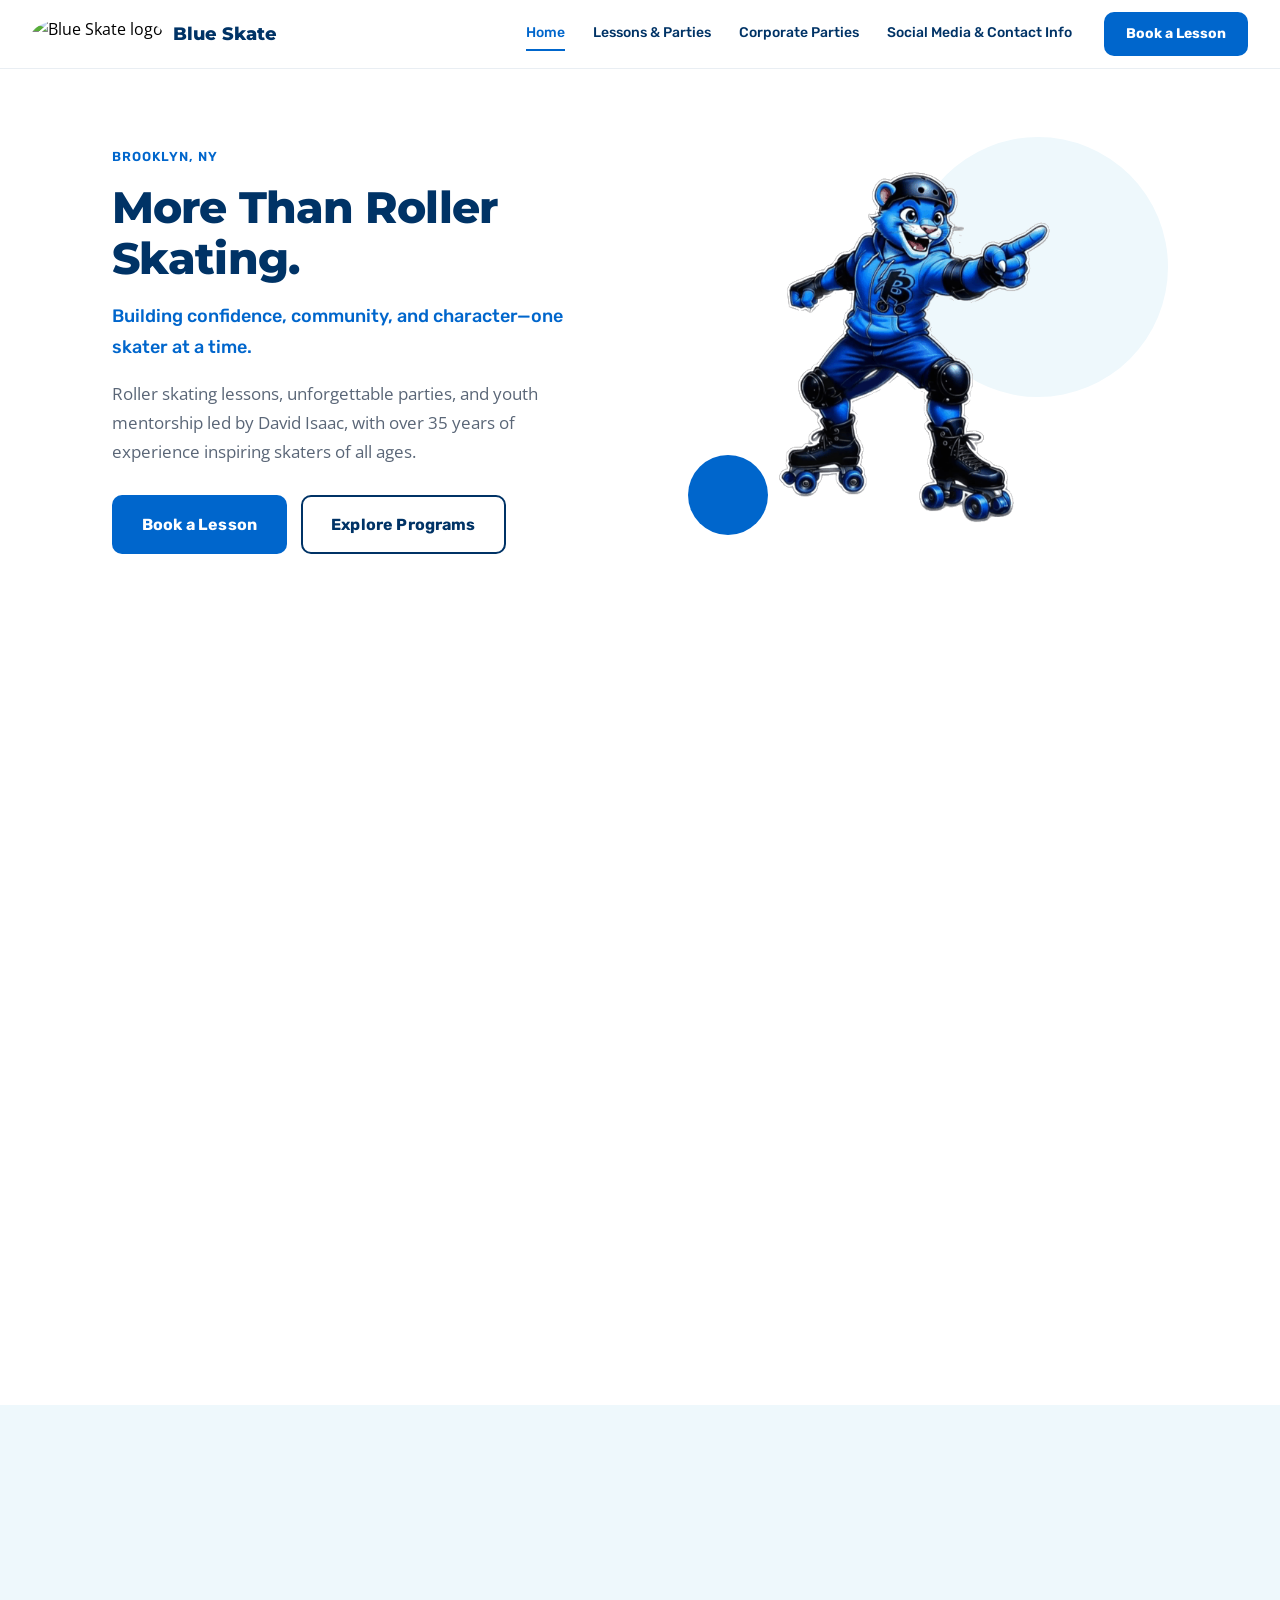
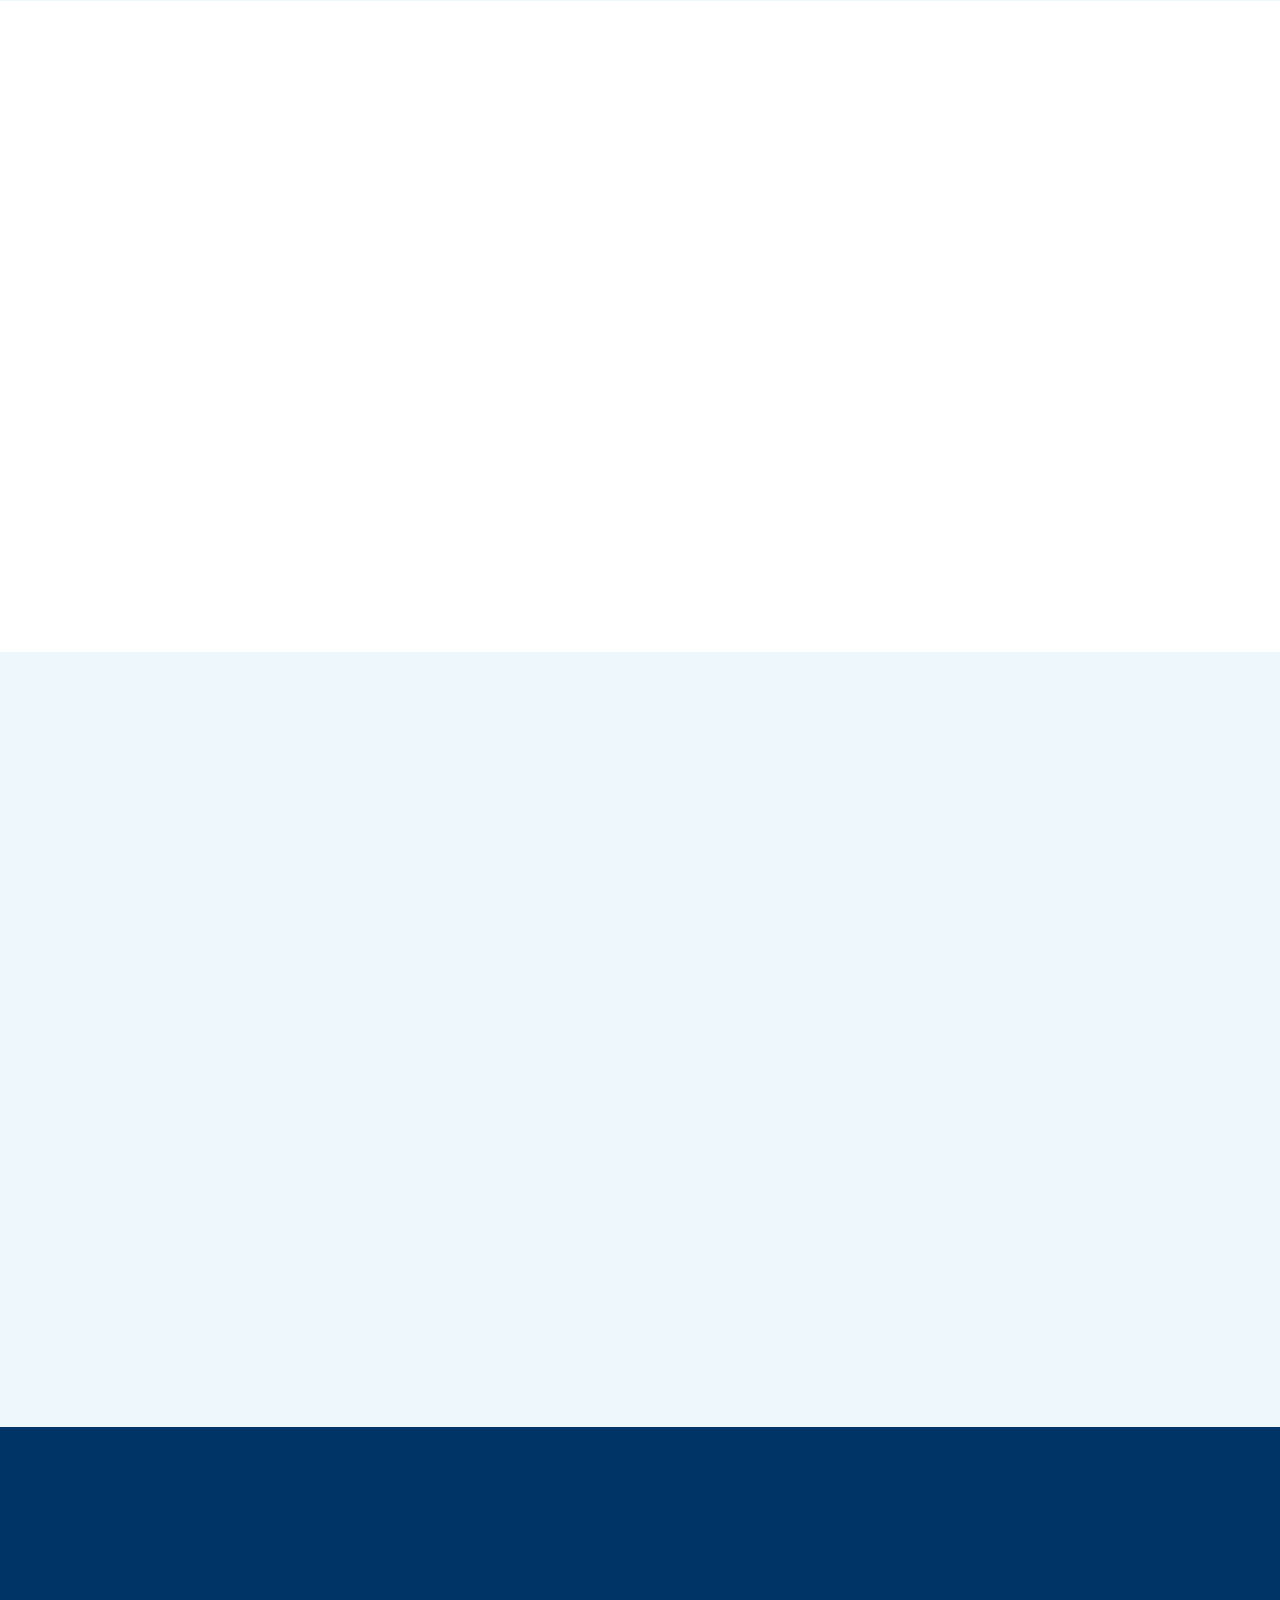
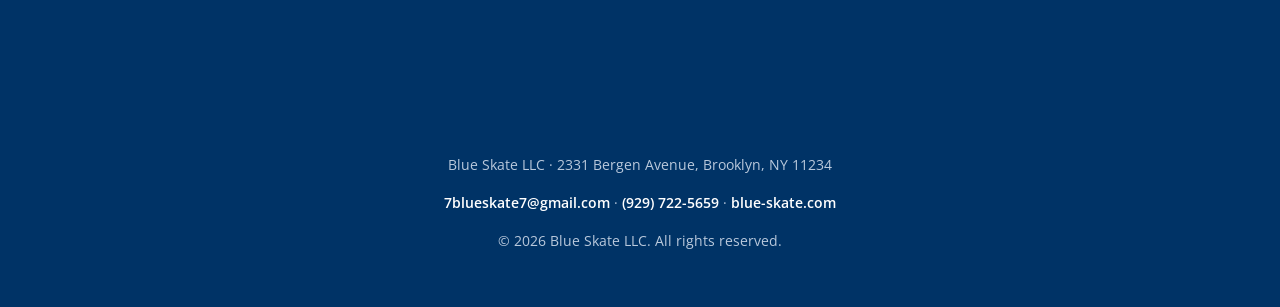
==== commit 5cc7f168: "Add files via upload" ====
--- a/index.html
+++ b/index.html
@@ -50,21 +50,34 @@
 <section class="band" style="background:var(--white);">
   <div class="band-inner">
     <h2 class="section-title reveal">Explore Blue Skate</h2>
-    <p class="section-subtitle reveal reveal-d1">Our brochure and full presentation — the story, the mission, and the programs.</p>
+    <p class="section-subtitle reveal reveal-d1">Curious what a Blue Skate lesson, event, or partnership actually looks like? Here's the full picture.</p>
     <div class="resource-grid">
       <div class="resource-card reveal">
-        <img src="images/BROCHURE%202.jpeg" alt="Blue Skate brochure" />
-        <h3>Brochure</h3>
-        <p>Our mission, classes, community events, internships, and mentor texts at a glance.</p>
+        <div class="resource-icon">
+          <svg viewBox="0 0 64 64" width="72" height="72" fill="none" xmlns="http://www.w3.org/2000/svg" aria-hidden="true">
+            <rect x="4" y="8" width="56" height="48" rx="4" stroke="var(--accent)" stroke-width="3"/>
+            <line x1="22" y1="8" x2="22" y2="56" stroke="var(--accent)" stroke-width="3"/>
+            <line x1="42" y1="8" x2="42" y2="56" stroke="var(--accent)" stroke-width="3"/>
+            <circle cx="32" cy="20" r="3" fill="var(--accent)"/>
+            <line x1="10" y1="34" x2="18" y2="34" stroke="var(--accent)" stroke-width="2" stroke-linecap="round"/>
+            <line x1="10" y1="40" x2="18" y2="40" stroke="var(--accent)" stroke-width="2" stroke-linecap="round"/>
+            <line x1="28" y1="34" x2="36" y2="34" stroke="var(--accent)" stroke-width="2" stroke-linecap="round"/>
+            <line x1="28" y1="40" x2="36" y2="40" stroke="var(--accent)" stroke-width="2" stroke-linecap="round"/>
+            <line x1="46" y1="34" x2="54" y2="34" stroke="var(--accent)" stroke-width="2" stroke-linecap="round"/>
+            <line x1="46" y1="40" x2="54" y2="40" stroke="var(--accent)" stroke-width="2" stroke-linecap="round"/>
+          </svg>
+        </div>
+        <h3>Get the Full Story</h3>
+        <p>35+ years teaching, NYCDOE-authorized internships, global recognition, and a mission built on confidence and community — it's all in our brochure.</p>
         <div class="resource-actions">
-          <a class="btn btn-outline" href="images/BROCHURE%202.jpeg" target="_blank" rel="noopener">Front Panel</a>
-          <a class="btn btn-outline" href="images/BROCHURE.jpeg" target="_blank" rel="noopener">Back Panel</a>
+          <a class="btn btn-fill" href="images/BROCHURE%202.jpeg" target="_blank" rel="noopener">Our Mission &amp; Programs</a>
+          <a class="btn btn-outline" href="images/BROCHURE.jpeg" target="_blank" rel="noopener">Partnerships &amp; Contact</a>
         </div>
       </div>
       <div class="resource-card reveal reveal-d2">
         <img src="images/presentation-cover.jpg" alt="Blue Skate presentation cover slide" />
-        <h3>Presentation</h3>
-        <p>A full 30-slide look at who we are, what we've built, and where we're headed.</p>
+        <h3>See It In Action</h3>
+        <p>Want the deep dive? Our full 30-slide presentation walks through who we are, what we've built, and where we're headed next.</p>
         <div class="resource-actions">
           <a class="btn btn-fill" href="docs/blue-skate-presentation.pdf" target="_blank" rel="noopener">View Presentation (PDF)</a>
         </div>
--- a/blueskate.css
+++ b/blueskate.css
@@ -953,6 +953,17 @@
   margin-bottom: 16px;
 }
 
+.resource-icon {
+  width: 100%;
+  height: 220px;
+  background: var(--sky-tint);
+  border-radius: var(--radius-sm);
+  display: flex;
+  align-items: center;
+  justify-content: center;
+  margin-bottom: 16px;
+}
+
 .resource-card h3 {
   font-family: var(--font-display);
   font-size: 20px;
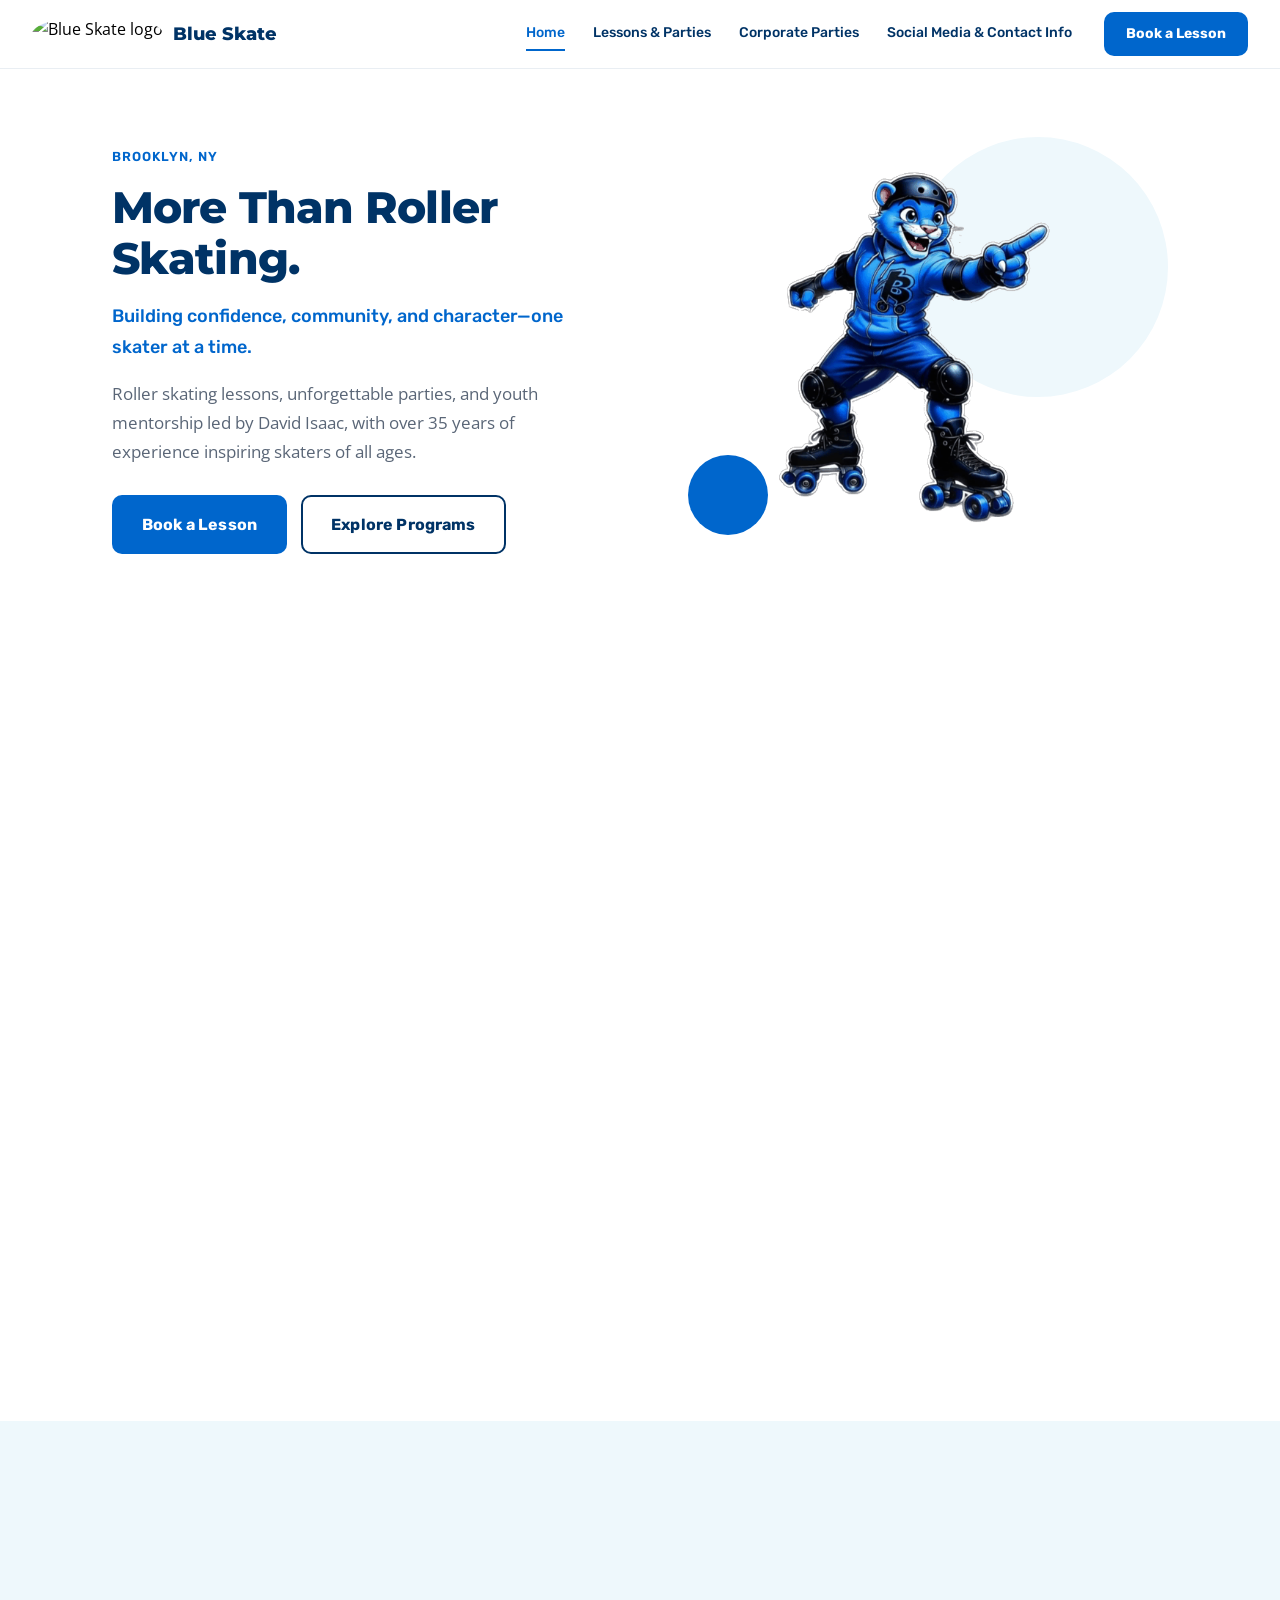
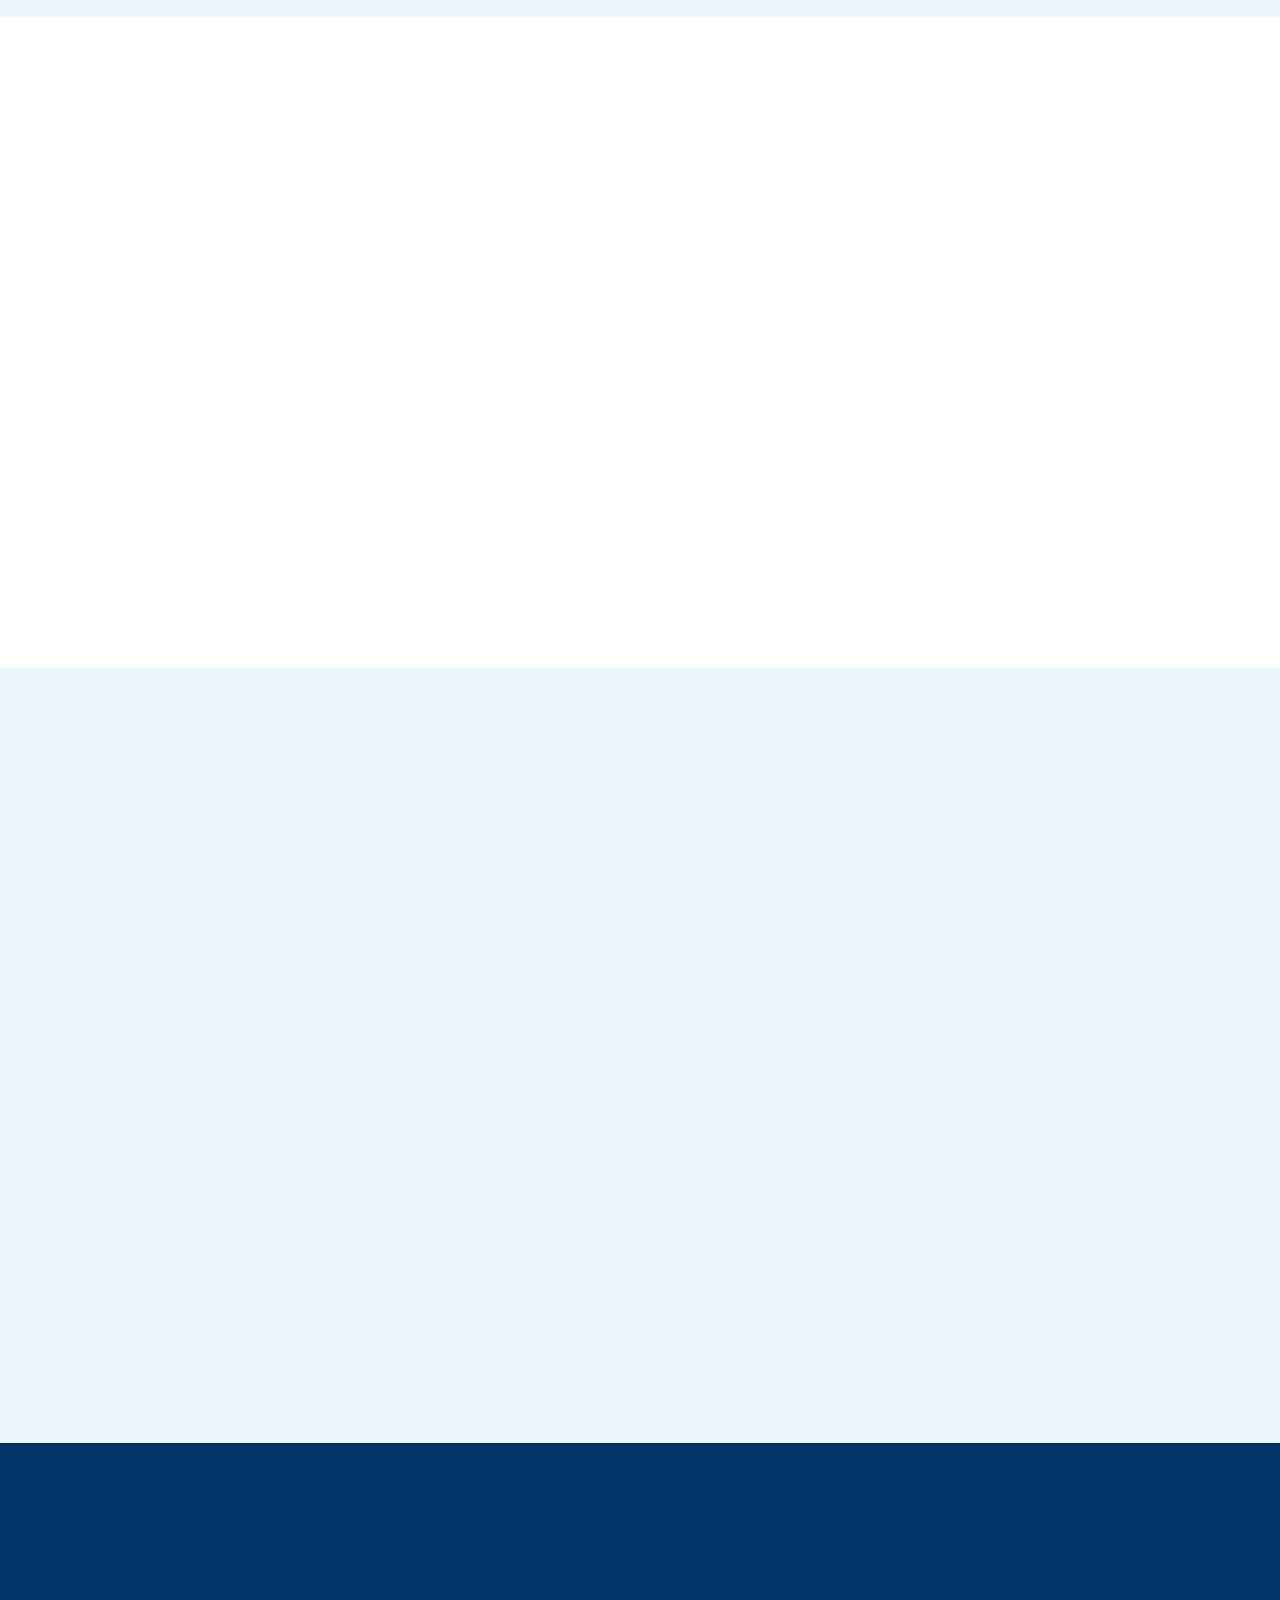
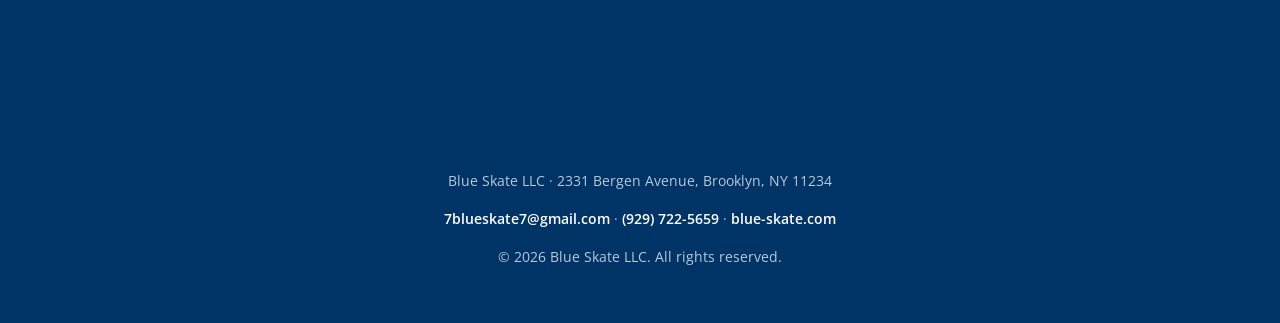
==== commit ece8dcac: "Add files via upload" ====
--- a/index.html
+++ b/index.html
@@ -53,22 +53,16 @@
     <p class="section-subtitle reveal reveal-d1">Curious what a Blue Skate lesson, event, or partnership actually looks like? Here's the full picture.</p>
     <div class="resource-grid">
       <div class="resource-card reveal">
-        <div class="resource-icon">
-          <svg viewBox="0 0 64 64" width="72" height="72" fill="none" xmlns="http://www.w3.org/2000/svg" aria-hidden="true">
-            <rect x="4" y="8" width="56" height="48" rx="4" stroke="var(--accent)" stroke-width="3"/>
-            <line x1="22" y1="8" x2="22" y2="56" stroke="var(--accent)" stroke-width="3"/>
-            <line x1="42" y1="8" x2="42" y2="56" stroke="var(--accent)" stroke-width="3"/>
-            <circle cx="32" cy="20" r="3" fill="var(--accent)"/>
-            <line x1="10" y1="34" x2="18" y2="34" stroke="var(--accent)" stroke-width="2" stroke-linecap="round"/>
-            <line x1="10" y1="40" x2="18" y2="40" stroke="var(--accent)" stroke-width="2" stroke-linecap="round"/>
-            <line x1="28" y1="34" x2="36" y2="34" stroke="var(--accent)" stroke-width="2" stroke-linecap="round"/>
-            <line x1="28" y1="40" x2="36" y2="40" stroke="var(--accent)" stroke-width="2" stroke-linecap="round"/>
-            <line x1="46" y1="34" x2="54" y2="34" stroke="var(--accent)" stroke-width="2" stroke-linecap="round"/>
-            <line x1="46" y1="40" x2="54" y2="40" stroke="var(--accent)" stroke-width="2" stroke-linecap="round"/>
-          </svg>
+        <div class="brochure-preview">
+          <a href="images/BROCHURE%202.jpeg" target="_blank" rel="noopener" aria-label="Open brochure — mission and programs panel">
+            <img src="images/BROCHURE%202.jpeg" alt="Blue Skate brochure — mission and programs panel" />
+          </a>
+          <a href="images/BROCHURE.jpeg" target="_blank" rel="noopener" aria-label="Open brochure — partnerships and contact panel">
+            <img src="images/BROCHURE.jpeg" alt="Blue Skate brochure — partnerships and contact panel" />
+          </a>
         </div>
         <h3>Get the Full Story</h3>
-        <p>35+ years teaching, NYCDOE-authorized internships, global recognition, and a mission built on confidence and community — it's all in our brochure.</p>
+        <p>35+ years teaching, NYCDOE-authorized internships, global recognition, and a mission built on confidence and community — it's all in our brochure. Tap either panel to zoom in.</p>
         <div class="resource-actions">
           <a class="btn btn-fill" href="images/BROCHURE%202.jpeg" target="_blank" rel="noopener">Our Mission &amp; Programs</a>
           <a class="btn btn-outline" href="images/BROCHURE.jpeg" target="_blank" rel="noopener">Partnerships &amp; Contact</a>
--- a/blueskate.css
+++ b/blueskate.css
@@ -953,15 +953,40 @@
   margin-bottom: 16px;
 }
 
-.resource-icon {
+.brochure-preview {
+  display: flex;
+  gap: 10px;
+  margin-bottom: 16px;
+}
+
+.brochure-preview a {
+  flex: 1;
+  display: block;
+  border-radius: var(--radius-sm);
+  overflow: hidden;
+}
+
+.brochure-preview img {
   width: 100%;
   height: 220px;
-  background: var(--sky-tint);
-  border-radius: var(--radius-sm);
-  display: flex;
-  align-items: center;
-  justify-content: center;
-  margin-bottom: 16px;
+  object-fit: cover;
+  object-position: top;
+  display: block;
+  transition: transform 0.3s ease;
+}
+
+.brochure-preview a:hover img {
+  transform: scale(1.06);
+}
+
+@media (max-width: 460px) {
+  .brochure-preview {
+    flex-direction: column;
+  }
+
+  .brochure-preview img {
+    height: 260px;
+  }
 }
 
 .resource-card h3 {
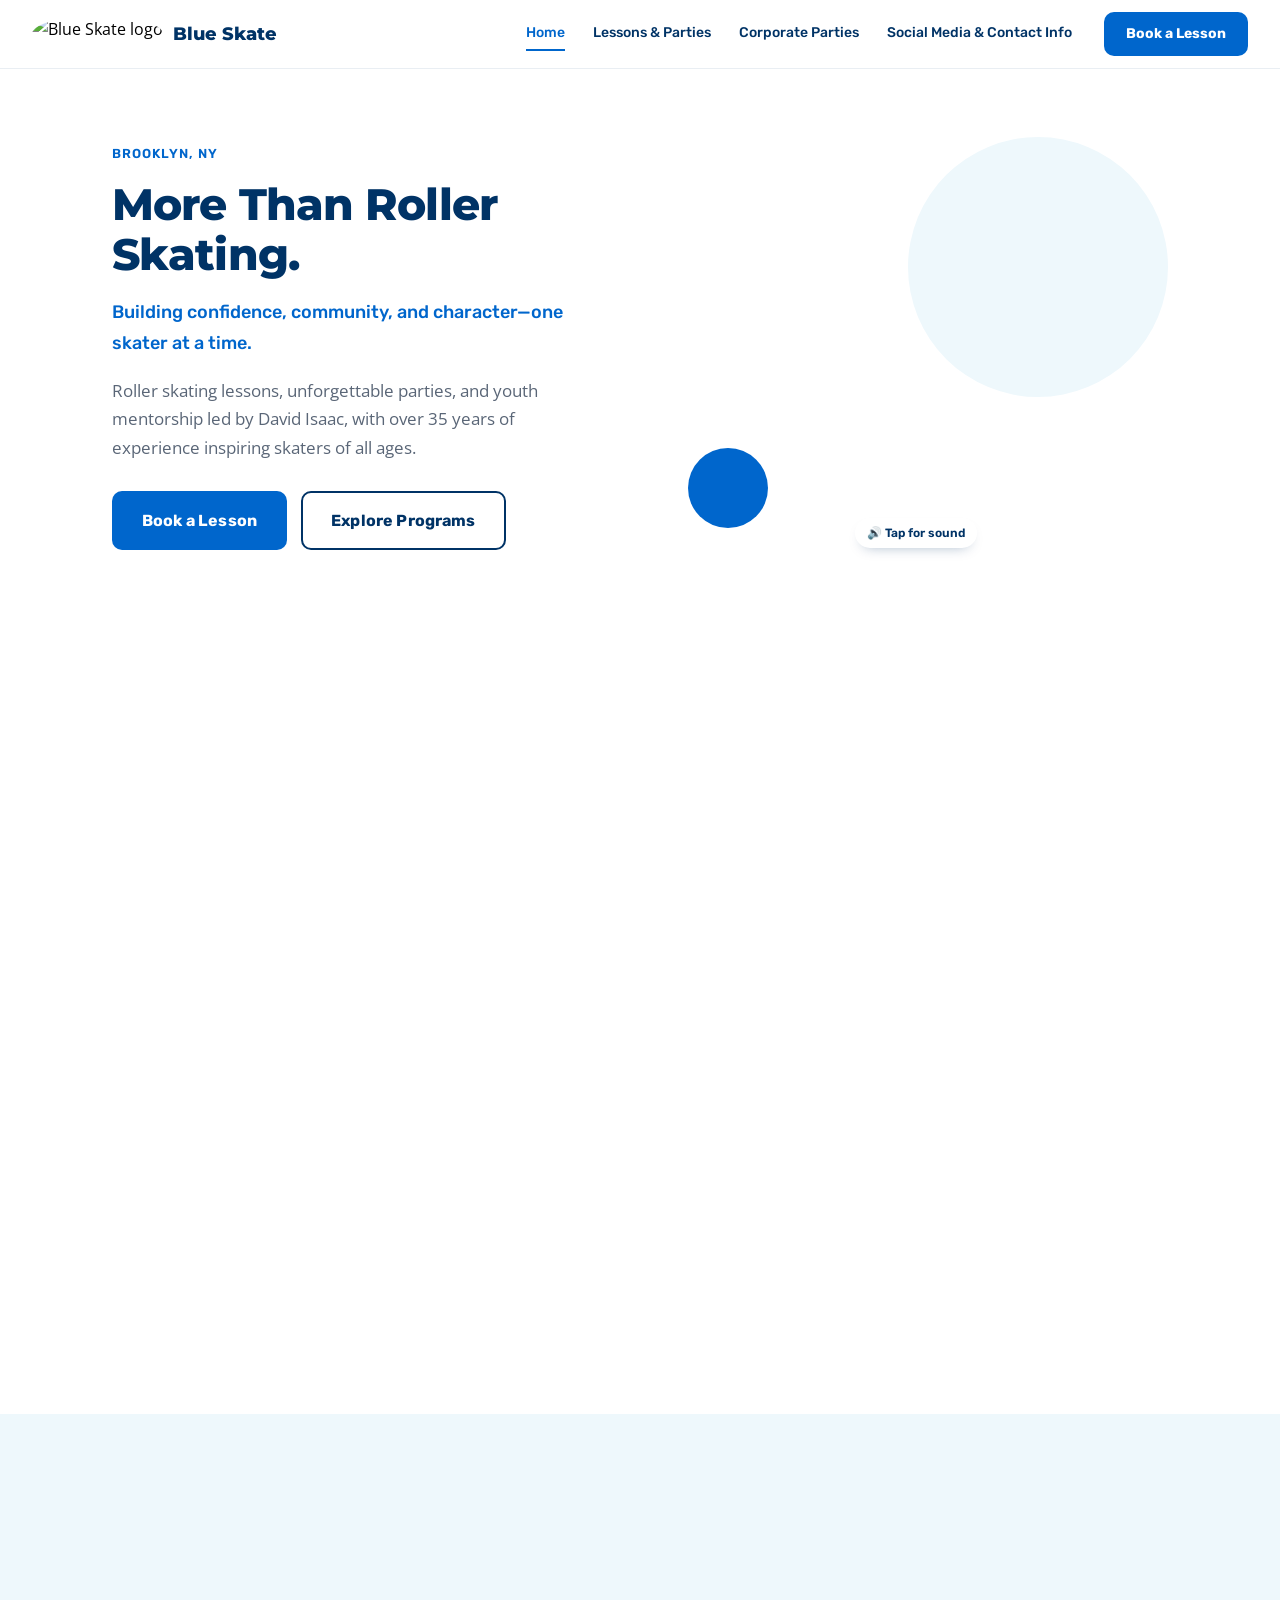
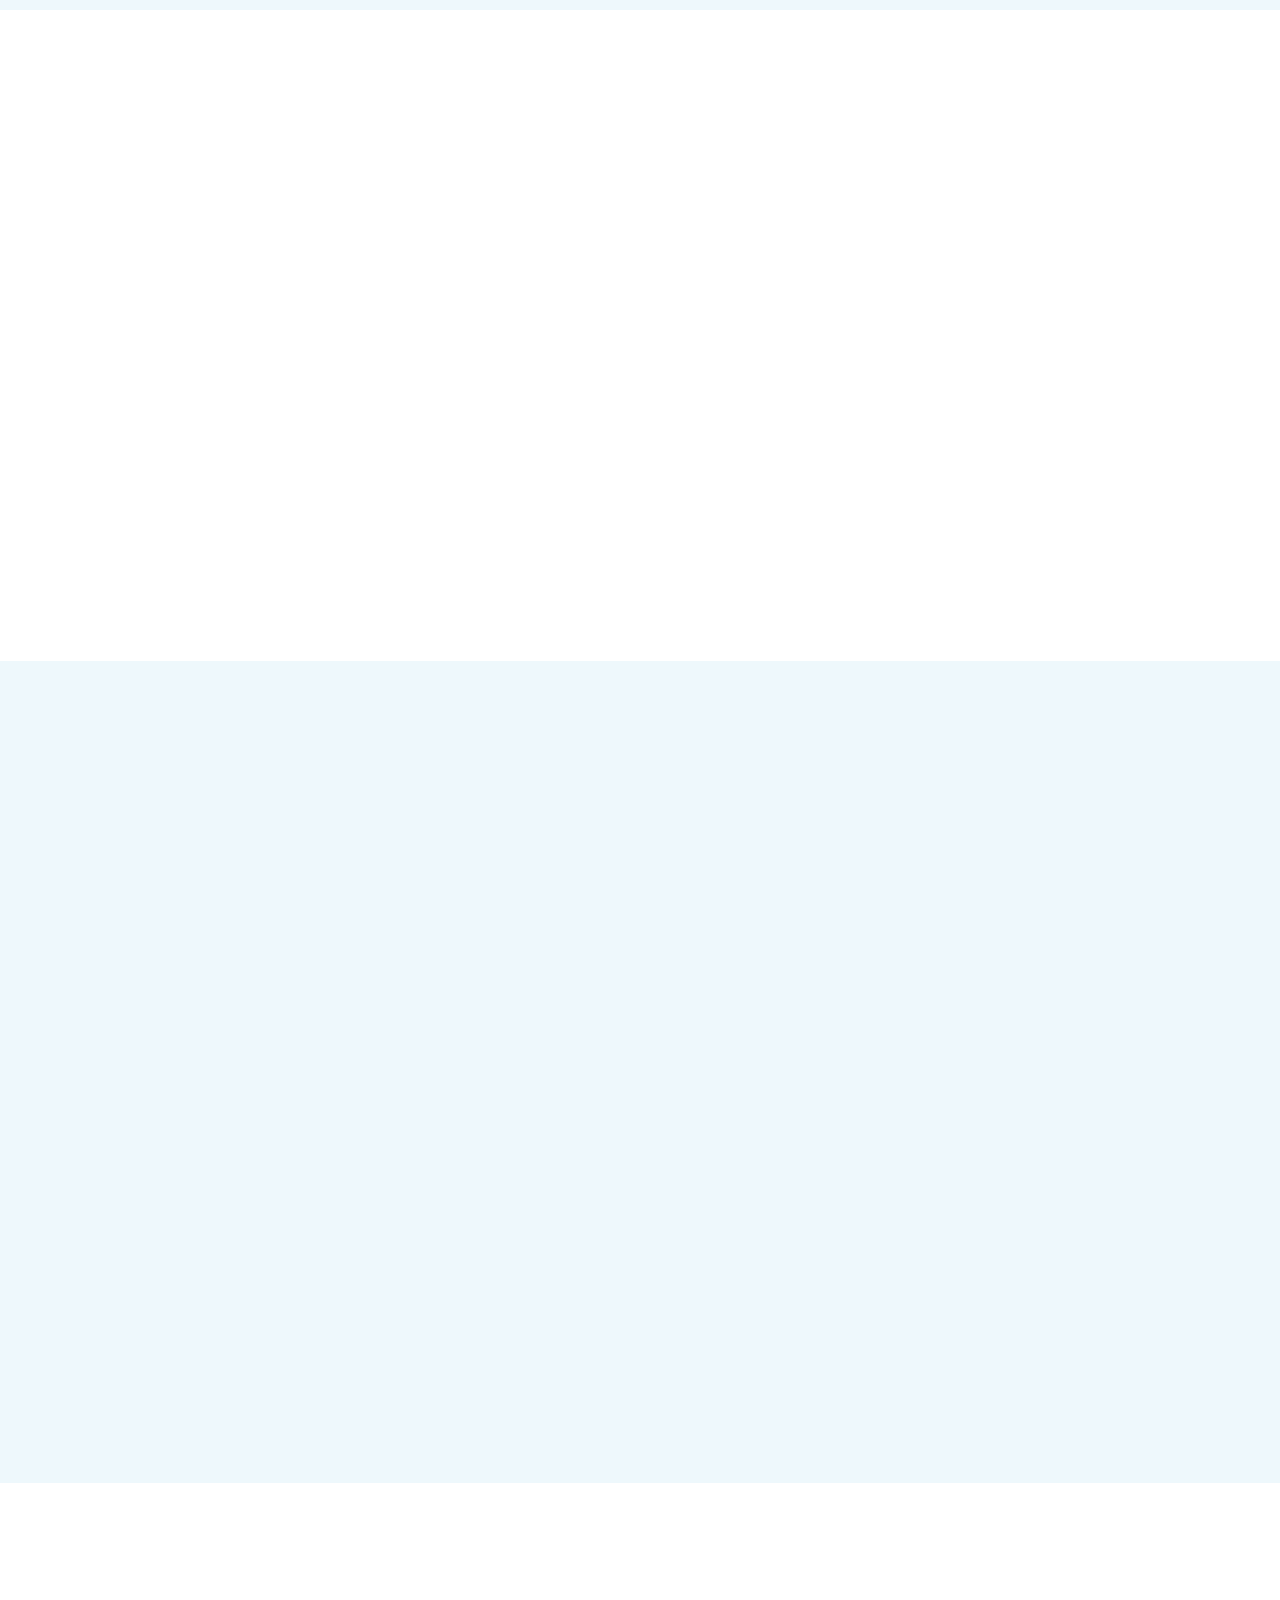
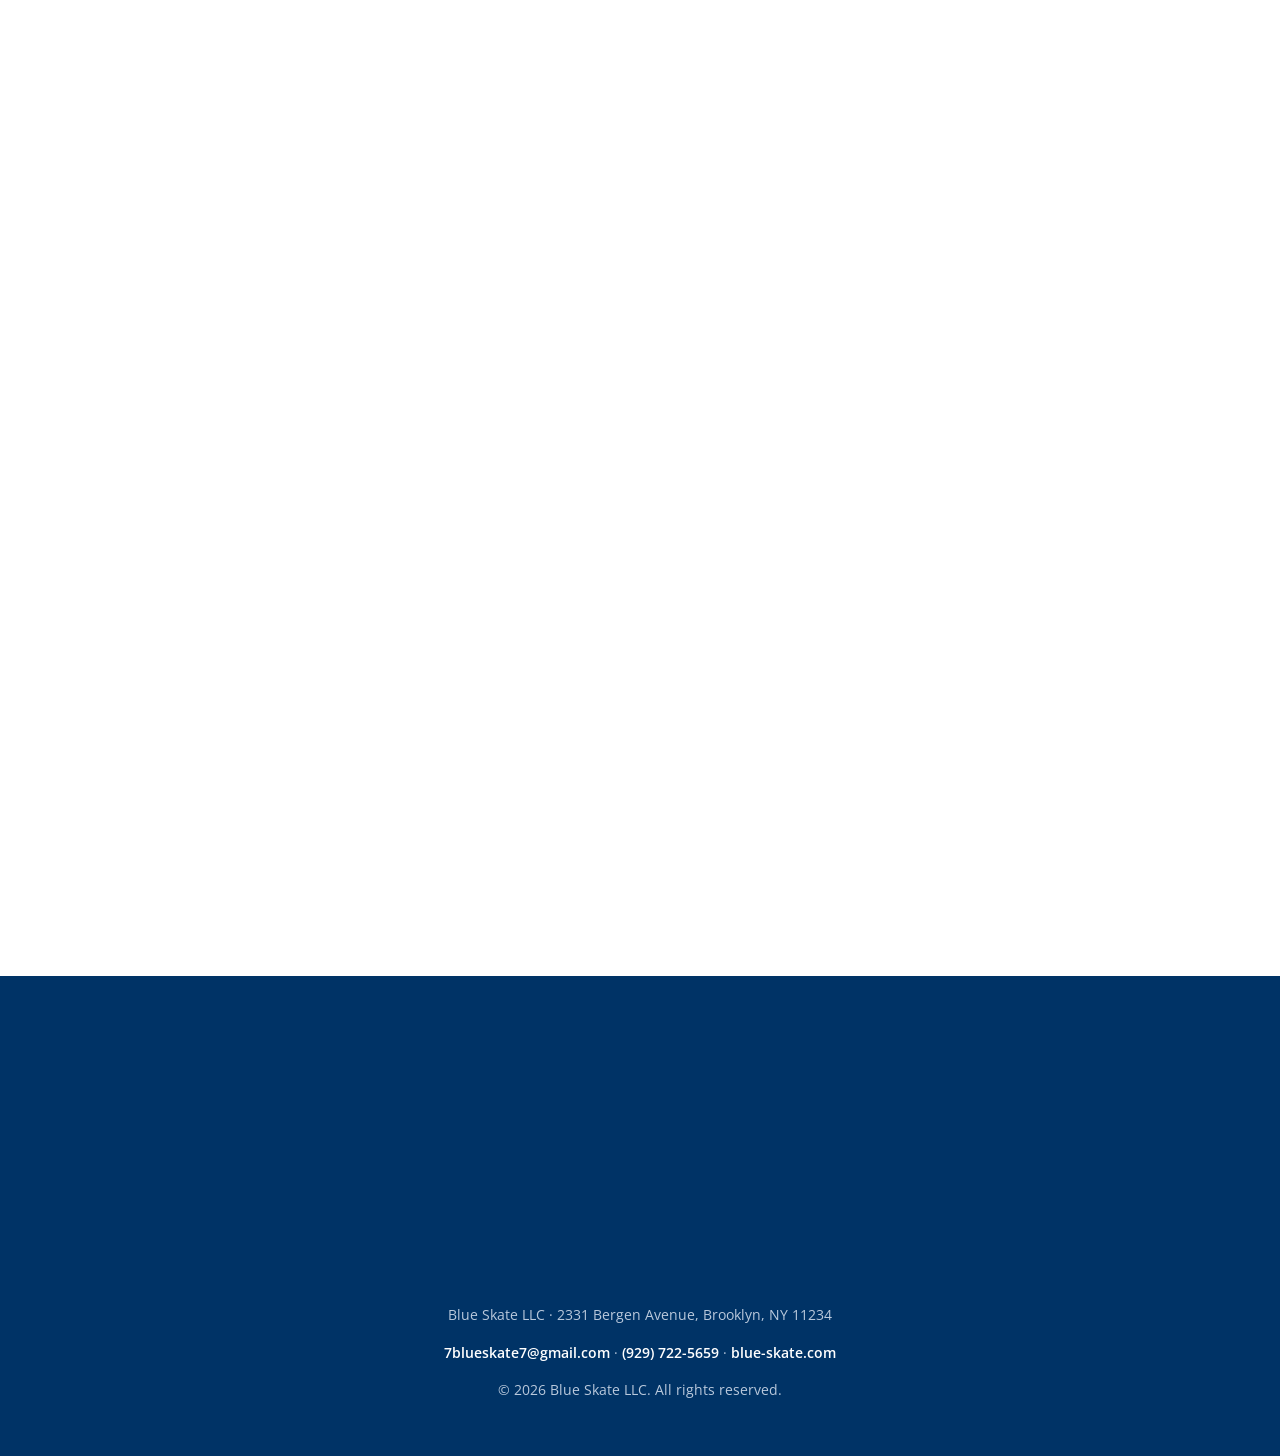
==== commit a53d3c45: "Add files via upload" ====
--- a/index.html
+++ b/index.html
@@ -43,7 +43,11 @@
   <div class="hero-art">
     <span class="dot dot-1"></span>
     <span class="dot dot-2"></span>
-    <img src="vids/mascot-anim-v5.gif" class="mascot-hero" alt="Blue Skate mascot rolling in on skates" />
+    <canvas class="mascot-hero" id="mascotCanvas" aria-label="Blue Skate mascot turning around on skates — tap to hear sound"></canvas>
+    <video class="mascot-source" id="mascotSource" muted loop playsinline preload="auto">
+      <source src="vids/mascot-turn-sound.mp4" type="video/mp4">
+    </video>
+    <span class="mascot-sound-hint">🔊 Tap for sound</span>
   </div>
 </section>
 
@@ -129,7 +133,8 @@
         <video src="videos/blue-skate-3-day-event.mp4" controls preload="metadata"></video>
         <div class="video-card-caption">
           <h3>Three Days of Growth, Confidence, and Unforgettable Memories</h3>
-          <p>Discover an exciting three-day skating experience where children and families come together to learn new skills, build confidence, and create lifelong friendships. Through expert instruction, engaging activities, and a supportive environment, Blue Skate empowers every participant to challenge themselves, embrace new experiences, and have fun every step of the way.</p>
+          <p>Experience three exciting days where children and families learn new skating skills, build confidence, and create lasting friendships. Through expert instruction and a fun, supportive environment, Blue Skate helps every participant grow both on and off the rink.</p>
+          <p>Blue Skate also rewards students for doing well in school by offering incentives that encourage academic excellence. Open to students from kindergarten through high school, the program inspires kids to succeed in the classroom while having fun on skates.</p>
         </div>
       </div>
       <div class="video-card reveal reveal-d2">
@@ -138,6 +143,45 @@
           <h3>More Than a Skating Event—A Community in Motion</h3>
           <p>Blue Skate is more than learning to skate. It's about bringing families, neighbors, and communities together through movement, laughter, and shared experiences. Our events create a welcoming space where people of all ages can connect, celebrate, and enjoy the positive impact of an active and united community.</p>
         </div>
+      </div>
+    </div>
+  </div>
+</section>
+
+<section class="band" style="background:var(--white);">
+  <div class="band-inner">
+    <div class="event-flyer reveal">
+      <span class="event-eyebrow">Community Board 18 Presents</span>
+      <h2 class="event-title">A Free Family Skate Night &amp; BBQ</h2>
+      <p class="event-date">Friday, June 26, 2026</p>
+      <p class="event-location">Millennium Development &ndash; JM Community Center<br />2331 Bergen Avenue, Brooklyn, NY 11234</p>
+
+      <div class="event-sessions">
+        <div><strong>Session 1</strong> &mdash; 5:30 PM &ndash; 7:00 PM</div>
+        <div><strong>Session 2</strong> &mdash; 7:30 PM &ndash; 9:00 PM</div>
+        <div><strong>Food and Refreshments</strong> &mdash; 5:00 PM</div>
+      </div>
+
+      <p class="event-note">Equipment available or bring your own. <strong>Safety gear must be worn to participate!</strong></p>
+      <p class="event-note">Join us 30 minutes prior for sizing. Registration is a must — scan the waiver QR below or contact us to register.</p>
+      <p class="event-note">For more information contact: <a href="mailto:BK18@cb.nyc.gov">BK18@cb.nyc.gov</a> or call <a href="tel:718-241-0422">(718) 241-0422</a></p>
+
+      <img src="images/waiver-qr.png" alt="QR code to complete the waiver for the Free Family Skate Night & BBQ" class="event-qr" />
+
+      <div class="event-partner-logos">
+        <img src="images/BlueSkateIcon.jpg" alt="Blue Skate" />
+        <img src="images/partners/logo_millennium.png" alt="Millennium Development" />
+        <img src="images/partners/logo_nyc_parks.png" alt="NYC Parks" />
+        <img src="images/logos/kiwanis.png" alt="Kiwanis International" />
+      </div>
+
+      <div class="event-partners-text">
+        <strong>Community Partners</strong>
+        <p>Congress Member Hakeem Jeffries</p>
+        <p>Council Members Mercedes Narcisse, Farah Louis, Chris Banks</p>
+        <p>Assembly Members Jaime Williams, Monique Chandler-Waterman, Kalman Yeger, Nikki Lucas</p>
+        <p>State Senators Roxanne Persaud &amp; Kevin Parker</p>
+        <p>District Leader Frank Seddio</p>
       </div>
     </div>
   </div>
@@ -168,5 +212,43 @@
   })();
 </script>
 <script src="js/reveal.js" defer></script>
+<script>
+  (function () {
+    var video = document.getElementById('mascotSource');
+    var canvas = document.getElementById('mascotCanvas');
+    if (!video || !canvas) return;
+    var ctx = canvas.getContext('2d', { willReadFrequently: true });
+    var W = 640, H = 800;
+    canvas.width = W;
+    canvas.height = H;
+
+    function keyFrame() {
+      if (video.readyState >= 2) {
+        ctx.drawImage(video, 0, 0, W, H);
+        var frame = ctx.getImageData(0, 0, W, H);
+        var d = frame.data;
+        for (var i = 0; i < d.length; i += 4) {
+          var r = d[i], g = d[i + 1], b = d[i + 2];
+          var dist = Math.sqrt((255 - r) * (255 - r) + (255 - g) * (255 - g) + (255 - b) * (255 - b));
+          if (dist < 36) {
+            d[i + 3] = 0;
+          } else if (dist < 95) {
+            d[i + 3] = Math.round(255 * (dist - 36) / 59);
+          }
+        }
+        ctx.putImageData(frame, 0, 0);
+      }
+      requestAnimationFrame(keyFrame);
+    }
+
+    video.play().catch(function () {});
+    requestAnimationFrame(keyFrame);
+
+    canvas.addEventListener('click', function () {
+      video.muted = !video.muted;
+      if (video.paused) { video.play(); }
+    });
+  })();
+</script>
 </body>
 </html>
--- a/blueskate.css
+++ b/blueskate.css
@@ -367,6 +367,34 @@
   height: auto;
   margin: 0 auto;
   border-radius: 0;
+  cursor: pointer;
+  filter: drop-shadow(0 14px 22px rgba(0, 51, 102, 0.3));
+}
+
+.mascot-source {
+  position: absolute;
+  width: 1px;
+  height: 1px;
+  opacity: 0;
+  pointer-events: none;
+}
+
+.mascot-sound-hint {
+  position: absolute;
+  z-index: 2;
+  bottom: 8px;
+  left: 50%;
+  transform: translateX(-50%);
+  font-family: var(--font-accent);
+  font-size: 12px;
+  font-weight: 600;
+  color: var(--primary);
+  background: var(--white);
+  padding: 5px 12px;
+  border-radius: 999px;
+  box-shadow: 0 6px 14px -8px rgba(0, 51, 102, 0.4);
+  pointer-events: none;
+  white-space: nowrap;
 }
 
 .hero-mascot {
@@ -890,6 +918,7 @@
   border-radius: var(--radius);
   padding: 20px;
   box-shadow: 0 10px 24px -18px rgba(0, 51, 102, 0.35);
+  min-width: 0;
 }
 
 .feature-card h3 {
@@ -903,6 +932,11 @@
   display: flex;
   gap: 10px;
   margin-bottom: 12px;
+}
+
+.feature-photos img {
+  flex: 1 1 0;
+  min-width: 0;
 }
 
 .feature-photos img,
@@ -912,6 +946,77 @@
   object-fit: cover;
   border-radius: var(--radius-sm);
   display: block;
+}
+
+.feature-photos-contain img {
+  object-fit: contain;
+  background: var(--sky-tint);
+}
+
+/* ---------- Responsive scrollable data table (e.g. grades tracker) ---------- */
+
+.table-hint {
+  font-family: var(--font-accent);
+  font-size: 12px;
+  font-weight: 600;
+  color: var(--accent);
+  margin: 4px 0 8px;
+}
+
+.table-scroll {
+  overflow-x: auto;
+  -webkit-overflow-scrolling: touch;
+  margin: 0 0 14px;
+  border-radius: var(--radius-sm);
+  border: 1px solid var(--border);
+}
+
+.grades-table {
+  border-collapse: collapse;
+  width: 100%;
+  min-width: 760px;
+  font-size: 12px;
+}
+
+.grades-table th {
+  background: var(--primary);
+  color: var(--white);
+  font-family: var(--font-accent);
+  font-weight: 600;
+  font-size: 11px;
+  padding: 10px 8px;
+  text-align: center;
+  white-space: normal;
+  line-height: 1.3;
+}
+
+.grades-table td {
+  padding: 8px;
+  text-align: center;
+  border-bottom: 1px solid var(--border);
+  white-space: nowrap;
+  color: var(--black);
+}
+
+.grades-table tbody tr:nth-child(even) {
+  background: var(--sky-tint);
+}
+
+.grades-table td.pass {
+  color: #1a7d3c;
+  font-weight: 700;
+}
+
+.grades-table td.tbd {
+  color: var(--ink-soft);
+  font-weight: 600;
+}
+
+@media (max-width: 700px) {
+  .grades-table {
+    min-width: 640px;
+    font-size: 11px;
+  }
 }
 
 .feature-card p {
@@ -1071,20 +1176,28 @@
   background: #fff;
 }
 
-.logo-card img {
+.logo-card img,
+.logo-card .logo-svg {
   transition: transform 0.25s ease;
 }
 
-.logo-card:hover img {
+.logo-card:hover img,
+.logo-card:hover .logo-svg {
   transform: scale(1.08);
 }
 
-.logo-card img {
+.logo-card img,
+.logo-card .logo-svg {
   max-width: 100%;
   max-height: 84px;
   width: auto;
   height: auto;
   object-fit: contain;
+}
+
+.logo-card .logo-svg {
+  width: 64px;
+  height: 64px;
 }
 
 .logo-caption {
@@ -1106,6 +1219,118 @@
   .logo-wall,
   .logo-wall-dense {
     grid-template-columns: 1fr;
+  }
+}
+
+/* ---------- Community event flyer ---------- */
+
+.event-flyer {
+  max-width: 640px;
+  margin: 0 auto;
+  text-align: center;
+  background: var(--sky-tint);
+  border-radius: var(--radius);
+  padding: 40px 32px;
+}
+
+.event-eyebrow {
+  display: block;
+  font-family: var(--font-accent);
+  font-weight: 600;
+  letter-spacing: 0.08em;
+  text-transform: uppercase;
+  font-size: 13px;
+  color: var(--accent);
+  margin-bottom: 10px;
+}
+
+.event-title {
+  font-size: 30px;
+  color: var(--primary);
+  margin: 0 0 12px;
+}
+
+.event-date {
+  font-family: var(--font-accent);
+  font-weight: 600;
+  font-size: 18px;
+  color: var(--primary);
+  margin: 0 0 6px;
+}
+
+.event-location {
+  color: var(--ink-soft);
+  margin: 0 0 24px;
+}
+
+.event-sessions {
+  display: flex;
+  flex-direction: column;
+  gap: 8px;
+  background: var(--white);
+  border-radius: var(--radius-sm);
+  padding: 18px 20px;
+  margin: 0 0 20px;
+}
+
+.event-note {
+  font-size: 14px;
+  color: var(--ink-soft);
+  margin: 0 0 10px;
+}
+
+.event-qr {
+  width: 140px;
+  height: 140px;
+  margin: 12px auto 28px;
+  background: #fff;
+  padding: 10px;
+  border-radius: var(--radius-sm);
+  box-shadow: 0 10px 24px -18px rgba(0, 51, 102, 0.35);
+}
+
+.event-partner-logos {
+  display: flex;
+  align-items: center;
+  justify-content: center;
+  gap: 24px;
+  flex-wrap: wrap;
+  margin: 0 0 24px;
+}
+
+.event-partner-logos img {
+  height: 48px;
+  width: auto;
+  max-width: 100px;
+  object-fit: contain;
+  border-radius: 8px;
+}
+
+.event-partners-text {
+  border-top: 1px solid var(--border);
+  padding-top: 20px;
+}
+
+.event-partners-text strong {
+  display: block;
+  color: var(--primary);
+  font-family: var(--font-accent);
+  margin-bottom: 8px;
+}
+
+.event-partners-text p {
+  font-size: 13px;
+  color: var(--ink-soft);
+  margin: 0 0 4px;
+}
+
+@media (max-width: 600px) {
+  .event-flyer {
+    padding: 32px 20px;
+  }
+
+  .event-title {
+    font-size: 24px;
   }
 }
 
